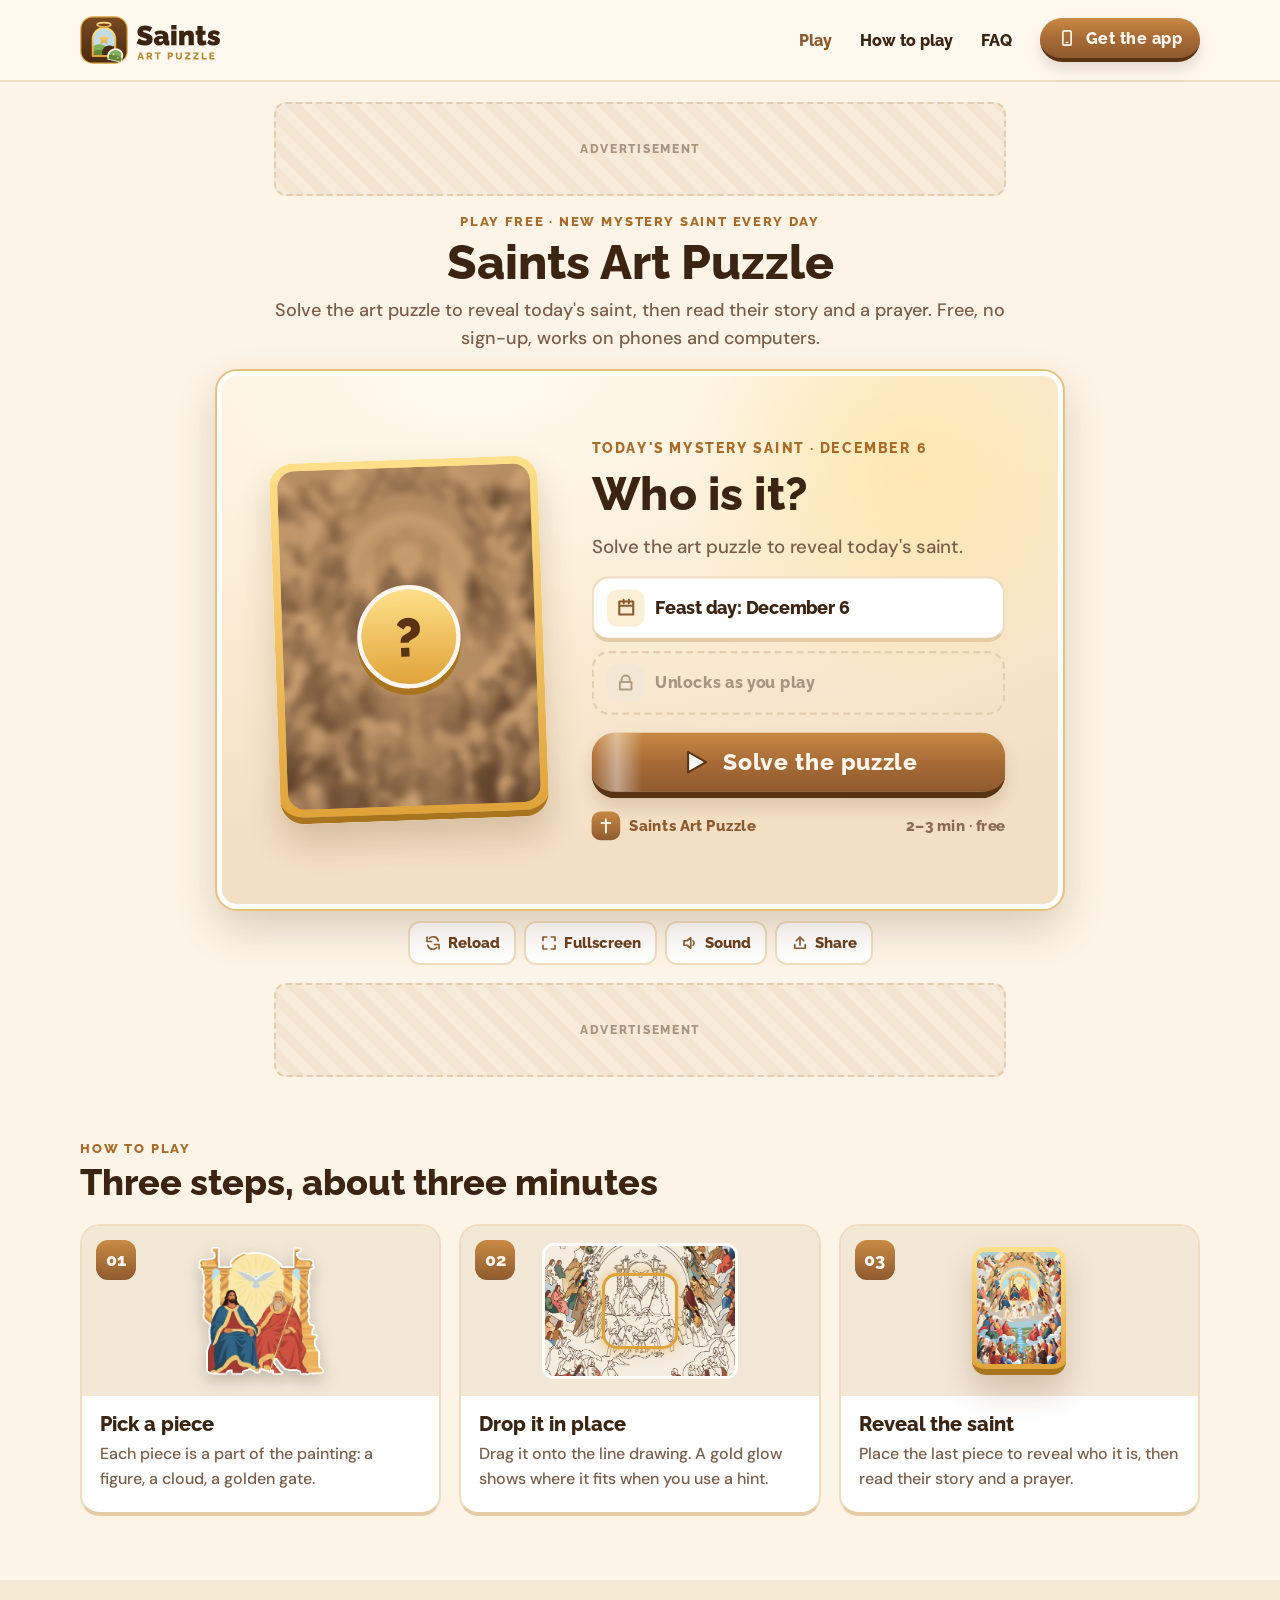
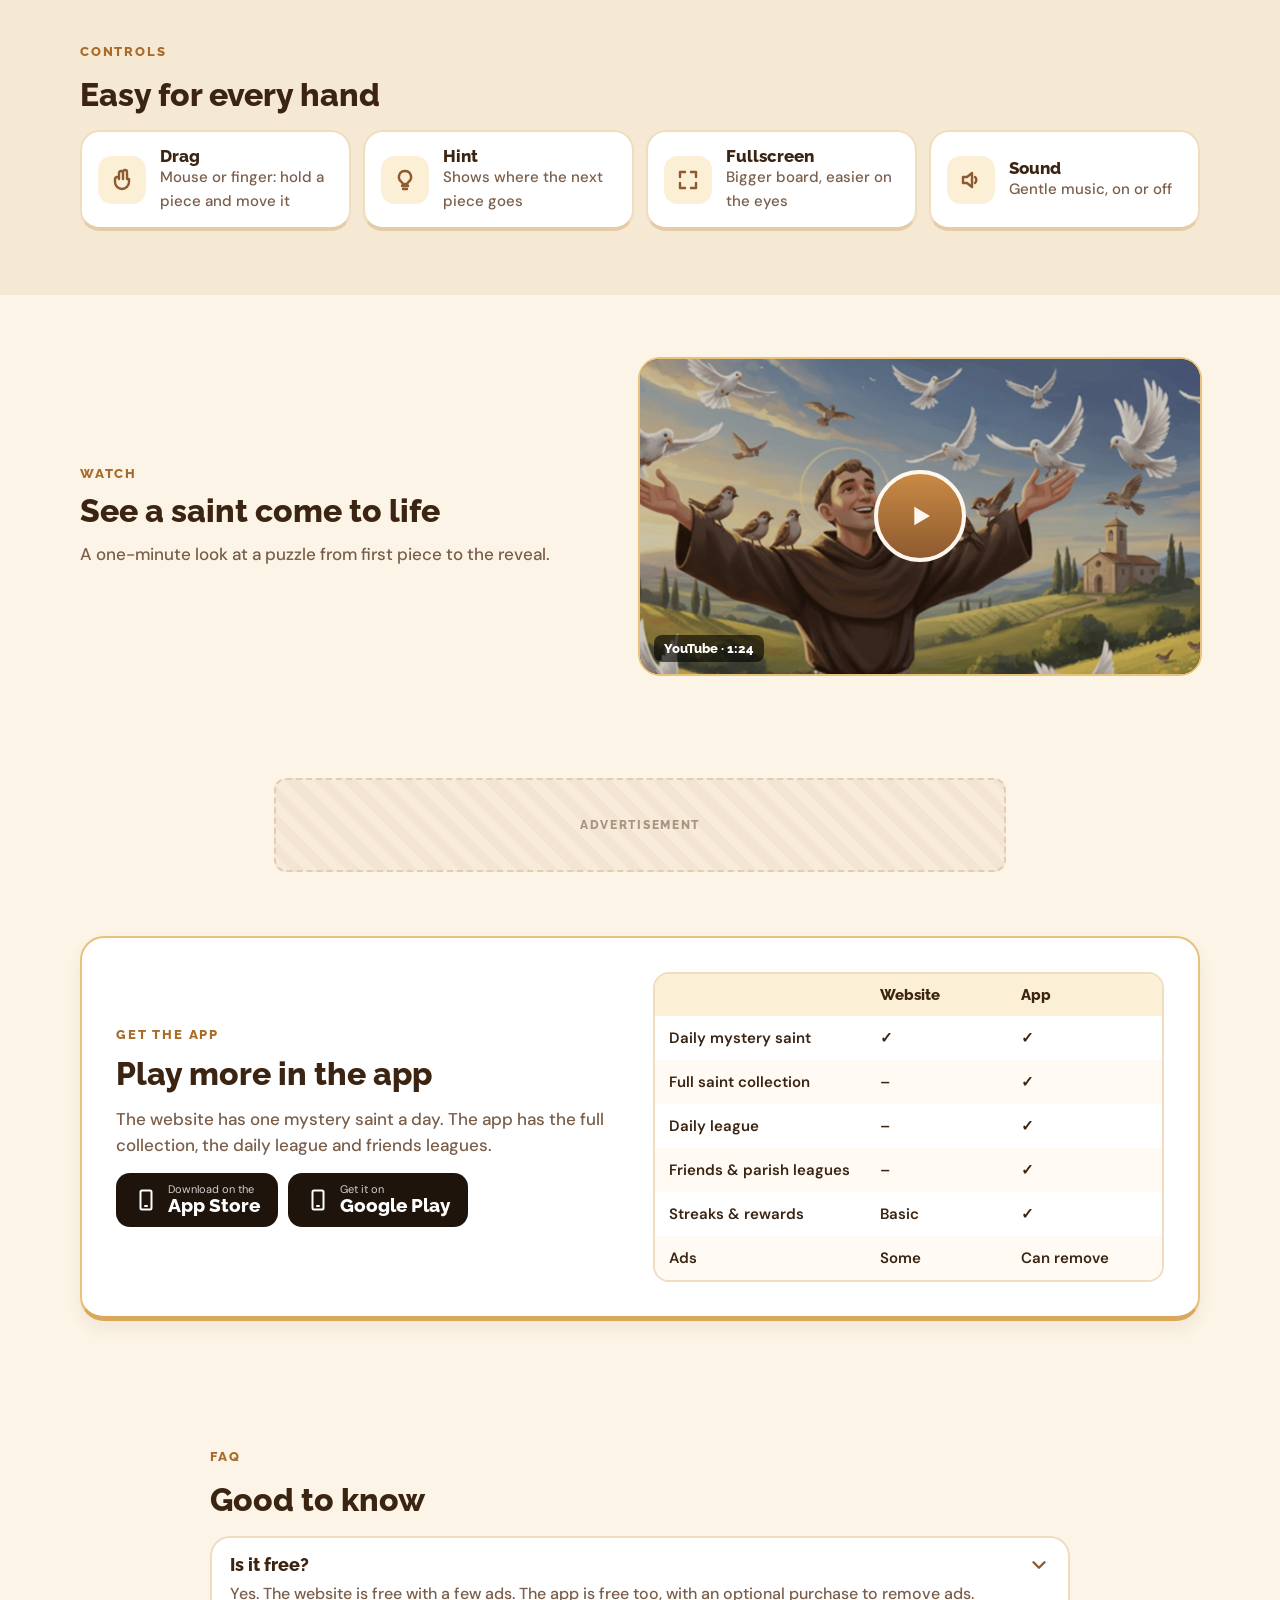
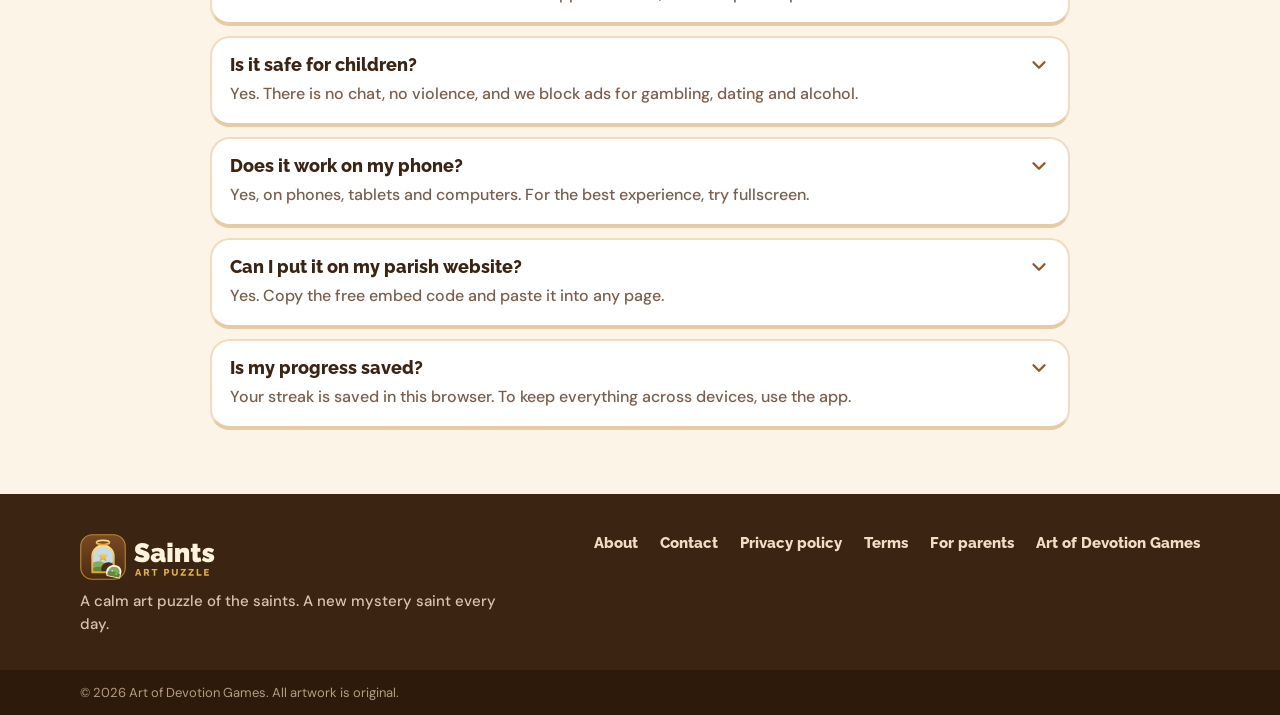
==== index.html @ d2a095a6 "Add landing page" ====
<!doctype html>
<html lang="en">
<head>
  <meta charset="utf-8">
  <meta name="viewport" content="width=device-width, initial-scale=1">
  <title>Saints Art Puzzle · A new mystery saint every day</title>
  <meta name="description" content="Solve the art puzzle to reveal today's saint, then read their story and a prayer. Free, no sign-up, works on phones and computers.">
  <meta name="theme-color" content="#FFF9F0">
  <link rel="icon" href="assets/img/favicon.svg" type="image/svg+xml">

  <meta property="og:type" content="website">
  <meta property="og:title" content="Saints Art Puzzle">
  <meta property="og:description" content="Solve the art puzzle to reveal today's saint, then read their story and a prayer.">
  <meta property="og:image" content="assets/img/video-thumb.jpg">

  <link rel="preconnect" href="https://fonts.googleapis.com">
  <link rel="preconnect" href="https://fonts.gstatic.com" crossorigin>
  <link rel="stylesheet" href="https://fonts.googleapis.com/css2?family=DM+Sans:wght@500;600;700;800&family=Raleway:wght@700;800;900&display=swap">
  <link rel="stylesheet" href="css/styles.css">
  <script src="js/main.js" defer></script>
</head>
<body>

<!-- Icon sprite. Paths copied from the design export. -->
<svg width="0" height="0" style="position:absolute" aria-hidden="true">
  <symbol id="i-phone" viewBox="0 0 24 24"><path d="M8 2.5h8a1.5 1.5 0 0 1 1.5 1.5v16a1.5 1.5 0 0 1-1.5 1.5H8A1.5 1.5 0 0 1 6.5 20V4A1.5 1.5 0 0 1 8 2.5zM11 18h2"/></symbol>
  <symbol id="i-calendar" viewBox="0 0 24 24"><path d="M4 5h16v15H4zM4 10h16M9 3v4M15 3v4"/></symbol>
  <symbol id="i-lock" viewBox="0 0 24 24"><path d="M7 11V8a5 5 0 0 1 10 0v3M5 11h14v9H5z"/></symbol>
  <symbol id="i-play-cta" viewBox="0 0 24 24"><path d="M7 4.5l13 7.5-13 7.5z" fill="#FFFFFF" stroke="#5A3412" stroke-width="1.5" stroke-linejoin="round"/></symbol>
  <symbol id="i-play" viewBox="0 0 24 24"><path d="M8 5.5l11 6.5-11 6.5z" fill="#FFF7EE" stroke="none"/></symbol>
  <symbol id="i-cross" viewBox="0 0 24 24"><path d="M12 3v18M6 8h12"/></symbol>
  <symbol id="i-reload" viewBox="0 0 24 24"><path d="M4 4v6h6M20 20v-6h-6M5 15a7 7 0 0 0 12 3M19 9A7 7 0 0 0 7 6"/></symbol>
  <symbol id="i-fullscreen" viewBox="0 0 24 24"><path d="M4 9V4h5M20 9V4h-5M4 15v5h5M20 15v5h-5"/></symbol>
  <symbol id="i-sound" viewBox="0 0 24 24"><path d="M4 9v6h4l5 4V5L8 9zM16 9a4 4 0 0 1 0 6"/></symbol>
  <symbol id="i-sound-off" viewBox="0 0 24 24"><path d="M4 9v6h4l5 4V5L8 9zM16.5 9.5l5 5M21.5 9.5l-5 5"/></symbol>
  <symbol id="i-share" viewBox="0 0 24 24"><path d="M12 15V4M7 9l5-5 5 5M5 14v5h14v-5"/></symbol>
  <symbol id="i-drag" viewBox="0 0 24 24"><path d="M9 11V5a2 2 0 0 1 4 0v6M13 10V4a2 2 0 0 1 4 0v7M9 11a2 2 0 0 0-4 0v3a7 7 0 0 0 14 0v-3"/></symbol>
  <symbol id="i-hint" viewBox="0 0 24 24"><path d="M9 18h6M10 21h4M12 3a6 6 0 0 0-3.5 10.9c.6.5 1 1.2 1 2.1h5c0-.9.4-1.6 1-2.1A6 6 0 0 0 12 3z"/></symbol>
  <symbol id="i-chevron" viewBox="0 0 24 24"><path d="M6 9l6 6 6-6"/></symbol>
  <symbol id="i-menu" viewBox="0 0 24 24"><path d="M4 7h16M4 12h16M4 17h16"/></symbol>
  <symbol id="i-close" viewBox="0 0 24 24"><path d="M6 6l12 12M18 6L6 18"/></symbol>
</svg>

<a class="skip-link" href="#play">Skip to the puzzle</a>

<header class="site-header">
  <div class="site-header__inner">
    <a class="site-header__logo" href="./" aria-label="Saints Art Puzzle home">
      <img src="assets/img/logo.svg" alt="Saints Art Puzzle" width="145" height="48">
    </a>

    <button class="menu-toggle" type="button" aria-expanded="false" aria-controls="site-nav" aria-label="Open menu">
      <svg class="icon" width="28" height="28"><use href="#i-menu"/></svg>
    </button>

    <nav class="site-nav" id="site-nav" aria-label="Main">
      <a class="site-nav__link is-current" href="#play">Play</a>
      <a class="site-nav__link" href="#how-to-play">How to play</a>
      <a class="site-nav__link" href="#faq">FAQ</a>
      <a class="btn btn--primary btn--sm" href="#get-the-app">
        <svg class="icon" width="18" height="18"><use href="#i-phone"/></svg>
        Get the app
      </a>
    </nav>
  </div>
</header>

<main>
  <!-- ============ HERO / GAME ============ -->
  <div class="hero" id="play">
    <div class="ad ad--hero-top" data-ad-slot="hero-top" aria-hidden="true">ADVERTISEMENT</div>

    <div class="hero__intro">
      <p class="eyebrow">PLAY FREE · NEW MYSTERY SAINT EVERY DAY</p>
      <h1 class="hero__title">Saints Art Puzzle</h1>
      <p class="hero__lede">Solve the art puzzle to reveal today's saint, then read their story and a prayer. Free, no sign-up, works on phones and computers.</p>
    </div>

    <div class="game">
      <!--
        GAME EMBED: set data-game-src to the game's URL.
        The iframe is only created when the player presses "Solve the puzzle".
      -->
      <div class="game__frame" id="game-frame" data-game-src="">
        <div class="launcher" id="launcher">
          <div class="launcher__glow" aria-hidden="true"></div>
          <div class="launcher__body">
            <div class="launcher__art">
              <div class="launcher__art-inner">
                <img src="assets/img/mystery-saint.jpg" alt="Hidden saint" width="230" height="308">
                <span class="launcher__q" aria-hidden="true">?</span>
              </div>
            </div>

            <div class="launcher__info">
              <p class="launcher__eyebrow">TODAY'S MYSTERY SAINT · <span data-date="long-upper">NOVEMBER 1</span></p>
              <h2 class="launcher__title">Who is it?</h2>
              <p class="launcher__desc launcher__desc--desktop">Solve the art puzzle to reveal today's saint.</p>
              <p class="launcher__desc launcher__desc--mobile">Today's mystery saint · <span data-date="short">Nov 1</span></p>

              <div class="launcher__rows">
                <div class="launcher__row">
                  <span class="launcher__row-icon"><svg class="icon icon--b24" width="19" height="19"><use href="#i-calendar"/></svg></span>
                  <span>Feast day: <span data-date="long">November 1</span></span>
                </div>
                <div class="launcher__row launcher__row--locked">
                  <span class="launcher__row-icon"><svg class="icon icon--b24" width="18" height="18"><use href="#i-lock"/></svg></span>
                  Unlocks as you play
                </div>
              </div>

              <button class="btn btn--primary btn--cta" type="button" data-action="start">
                <span class="btn__shine" aria-hidden="true"></span>
                <svg class="icon" width="30" height="30"><use href="#i-play-cta"/></svg>
                Solve the puzzle
              </button>

              <div class="launcher__brand">
                <span class="launcher__brand-name">
                  <span class="launcher__brand-mark"><svg class="icon icon--b26" width="16" height="16"><use href="#i-cross"/></svg></span>
                  Saints Art Puzzle
                </span>
                <span class="launcher__brand-meta">2–3 min · free</span>
              </div>
            </div>
          </div>
        </div>

        <button class="game__exit" type="button" data-action="exit-fullscreen" aria-label="Exit fullscreen">
          <svg class="icon icon--b24" width="22" height="22"><use href="#i-close"/></svg>
        </button>
      </div>

      <div class="game__tools">
        <button class="tool tool--desktop" type="button" data-action="reload">
          <svg class="icon" width="18" height="18"><use href="#i-reload"/></svg>Reload
        </button>
        <button class="tool" type="button" data-action="fullscreen">
          <svg class="icon" width="18" height="18"><use href="#i-fullscreen"/></svg>Fullscreen
        </button>
        <button class="tool tool--desktop" type="button" data-action="sound" aria-pressed="true">
          <svg class="icon" width="18" height="18"><use href="#i-sound"/></svg>Sound
        </button>
        <button class="tool" type="button" data-action="share">
          <svg class="icon" width="18" height="18"><use href="#i-share"/></svg>Share
        </button>
      </div>
    </div>

    <div class="ad ad--hero-bottom" data-ad-slot="hero-bottom" aria-hidden="true">ADVERTISEMENT</div>
  </div>

  <!-- ============ HOW TO PLAY ============ -->
  <section class="section" id="how-to-play" aria-labelledby="how-title">
    <div class="container stack-22">
      <div class="section__head">
        <p class="eyebrow">HOW TO PLAY</p>
        <h2 class="h2 h2--lg" id="how-title">Three steps, about three minutes</h2>
      </div>

      <ol class="steps">
        <li class="card step">
          <div class="step__media">
            <img class="step__piece" src="assets/img/puzzle-piece.png" alt="" width="128" height="130">
            <span class="step__num">01</span>
          </div>
          <div class="step__body">
            <h3 class="step__title">Pick a piece</h3>
            <p class="body-text">Each piece is a part of the painting: a figure, a cloud, a golden gate.</p>
          </div>
        </li>
        <li class="card step">
          <div class="step__media">
            <div class="step__board">
              <img src="assets/img/puzzle-board.jpg" alt="" width="190" height="254">
              <span class="step__hint" aria-hidden="true"></span>
            </div>
            <span class="step__num">02</span>
          </div>
          <div class="step__body">
            <h3 class="step__title">Drop it in place</h3>
            <p class="body-text">Drag it onto the line drawing. A gold glow shows where it fits when you use a hint.</p>
          </div>
        </li>
        <li class="card step">
          <div class="step__media">
            <div class="step__reveal">
              <img src="assets/img/revealed-saint.jpg" alt="" width="84" height="112">
            </div>
            <span class="step__num">03</span>
          </div>
          <div class="step__body">
            <h3 class="step__title">Reveal the saint</h3>
            <p class="body-text">Place the last piece to reveal who it is, then read their story and a prayer.</p>
          </div>
        </li>
      </ol>
    </div>
  </section>

  <!-- ============ CONTROLS ============ -->
  <section class="section section--band" aria-labelledby="controls-title">
    <div class="container stack-18">
      <p class="eyebrow">CONTROLS</p>
      <h2 class="h2" id="controls-title">Easy for every hand</h2>

      <ul class="controls">
        <li class="card control">
          <span class="control__icon"><svg class="icon icon--b24" width="24" height="24"><use href="#i-drag"/></svg></span>
          <div>
            <h3 class="control__title">Drag</h3>
            <p class="body-text body-text--sm">Mouse or finger: hold a piece and move it</p>
          </div>
        </li>
        <li class="card control">
          <span class="control__icon"><svg class="icon icon--b24" width="24" height="24"><use href="#i-hint"/></svg></span>
          <div>
            <h3 class="control__title">Hint</h3>
            <p class="body-text body-text--sm">Shows where the next piece goes</p>
          </div>
        </li>
        <li class="card control">
          <span class="control__icon"><svg class="icon icon--b24" width="24" height="24"><use href="#i-fullscreen"/></svg></span>
          <div>
            <h3 class="control__title">Fullscreen</h3>
            <p class="body-text body-text--sm">Bigger board, easier on the eyes</p>
          </div>
        </li>
        <li class="card control">
          <span class="control__icon"><svg class="icon icon--b24" width="24" height="24"><use href="#i-sound"/></svg></span>
          <div>
            <h3 class="control__title">Sound</h3>
            <p class="body-text body-text--sm">Gentle music, on or off</p>
          </div>
        </li>
      </ul>
    </div>
  </section>

  <!-- ============ WATCH ============ -->
  <section class="section" aria-labelledby="watch-title">
    <div class="container watch">
      <div class="watch__text">
        <p class="eyebrow">WATCH</p>
        <h2 class="h2" id="watch-title">See a saint come to life</h2>
        <p class="body-text body-text--lg">A one-minute look at a puzzle from first piece to the reveal.</p>
      </div>

      <!-- VIDEO: set data-youtube-id to the YouTube video ID. -->
      <div class="video" data-youtube-id="">
        <button class="video__poster" type="button" data-action="play-video" aria-label="Play video: how to play Saints Art Puzzle">
          <img src="assets/img/video-thumb.jpg" alt="" width="560" height="315" loading="lazy">
          <span class="video__shade" aria-hidden="true"></span>
          <span class="video__play" aria-hidden="true"><svg class="icon" width="34" height="34"><use href="#i-play"/></svg></span>
          <span class="video__badge">YouTube · 1:24</span>
        </button>
      </div>
    </div>
  </section>

  <div class="ad-wrap">
    <div class="ad ad--mid" data-ad-slot="mid" aria-hidden="true">ADVERTISEMENT</div>
  </div>

  <!-- ============ GET THE APP ============ -->
  <section class="section" id="get-the-app" aria-labelledby="app-title">
    <div class="container">
      <div class="app-card">
        <div class="app-card__text">
          <p class="eyebrow">GET THE APP</p>
          <h2 class="h2" id="app-title">Play more in the app</h2>
          <p class="body-text body-text--lg">The website has one mystery saint a day. The app has the full collection, the daily league and friends leagues.</p>
          <div class="stores">
            <a class="store" href="#">
              <svg class="icon" width="24" height="24"><use href="#i-phone"/></svg>
              <span class="store__label"><span class="store__small">Download on the</span><span class="store__big">App Store</span></span>
            </a>
            <a class="store" href="#">
              <svg class="icon" width="24" height="24"><use href="#i-phone"/></svg>
              <span class="store__label"><span class="store__small">Get it on</span><span class="store__big">Google Play</span></span>
            </a>
          </div>
        </div>

        <table class="compare">
          <caption class="visually-hidden">Website compared with the app</caption>
          <thead>
            <tr><td></td><th scope="col">Website</th><th scope="col">App</th></tr>
          </thead>
          <tbody>
            <tr><th scope="row">Daily mystery saint</th><td><span aria-hidden="true">✓</span><span class="visually-hidden">Yes</span></td><td><span aria-hidden="true">✓</span><span class="visually-hidden">Yes</span></td></tr>
            <tr><th scope="row">Full saint collection</th><td><span aria-hidden="true">–</span><span class="visually-hidden">No</span></td><td><span aria-hidden="true">✓</span><span class="visually-hidden">Yes</span></td></tr>
            <tr><th scope="row">Daily league</th><td><span aria-hidden="true">–</span><span class="visually-hidden">No</span></td><td><span aria-hidden="true">✓</span><span class="visually-hidden">Yes</span></td></tr>
            <tr><th scope="row">Friends &amp; parish leagues</th><td><span aria-hidden="true">–</span><span class="visually-hidden">No</span></td><td><span aria-hidden="true">✓</span><span class="visually-hidden">Yes</span></td></tr>
            <tr><th scope="row">Streaks &amp; rewards</th><td>Basic</td><td><span aria-hidden="true">✓</span><span class="visually-hidden">Yes</span></td></tr>
            <tr><th scope="row">Ads</th><td>Some</td><td>Can remove</td></tr>
          </tbody>
        </table>
      </div>
    </div>
  </section>

  <!-- ============ FAQ ============ -->
  <section class="section" id="faq" aria-labelledby="faq-title">
    <div class="container container--narrow stack-18">
      <p class="eyebrow">FAQ</p>
      <h2 class="h2" id="faq-title">Good to know</h2>

      <div class="faq">
        <details class="card faq__item" open>
          <summary>Is it free?<svg class="icon icon--b26" width="22" height="22"><use href="#i-chevron"/></svg></summary>
          <p class="body-text">Yes. The website is free with a few ads. The app is free too, with an optional purchase to remove ads.</p>
        </details>
        <details class="card faq__item" open>
          <summary>Is it safe for children?<svg class="icon icon--b26" width="22" height="22"><use href="#i-chevron"/></svg></summary>
          <p class="body-text">Yes. There is no chat, no violence, and we block ads for gambling, dating and alcohol.</p>
        </details>
        <details class="card faq__item" open>
          <summary>Does it work on my phone?<svg class="icon icon--b26" width="22" height="22"><use href="#i-chevron"/></svg></summary>
          <p class="body-text">Yes, on phones, tablets and computers. For the best experience, try fullscreen.</p>
        </details>
        <details class="card faq__item" open>
          <summary>Can I put it on my parish website?<svg class="icon icon--b26" width="22" height="22"><use href="#i-chevron"/></svg></summary>
          <p class="body-text">Yes. Copy the free embed code and paste it into any page.</p>
        </details>
        <details class="card faq__item" open>
          <summary>Is my progress saved?<svg class="icon icon--b26" width="22" height="22"><use href="#i-chevron"/></svg></summary>
          <p class="body-text">Your streak is saved in this browser. To keep everything across devices, use the app.</p>
        </details>
      </div>
    </div>
  </section>
</main>

<footer class="site-footer">
  <div class="container site-footer__inner">
    <div class="site-footer__brand">
      <img src="assets/img/logo-dark.svg" alt="Saints Art Puzzle" width="139" height="46" loading="lazy">
      <p>A calm art puzzle of the saints. A new mystery saint every day.</p>
    </div>
    <nav class="site-footer__links" aria-label="Footer">
      <a href="#">About</a>
      <a href="#">Contact</a>
      <a href="#">Privacy policy</a>
      <a href="#">Terms</a>
      <a href="#">For parents</a>
      <a href="#">Art of Devotion Games</a>
    </nav>
  </div>
  <div class="site-footer__legal">
    <div class="container">© <span data-year>2026</span> Art of Devotion Games. All artwork is original.</div>
  </div>
</footer>

<div class="toast" id="toast" role="status" aria-live="polite"></div>

</body>
</html>
---- css/styles.css ----
/* ==========================================================================
   Saints Art Puzzle — site styles
   Values are taken from the design exports in /design (desktop 1280, phone 390).
   Desktop is the base; overrides follow for tablet (<=1023px) and phone (<=720px).
   ========================================================================== */

:root {
  /* Colour */
  --bg: #FCF4E6;
  --header-bg: #FFF9F0;
  --band-bg: #F6E9D4;
  --tile-bg: #F3E7D6;
  --chip-bg: #FBEFD6;
  --row-alt-bg: #FFFBF4;
  --white: #FFFFFF;

  --text: #3B2412;
  --text-muted: #7A5E4A;
  --text-soft: #8A6A52;
  --eyebrow: #A86B2A;
  --brown: #8E5A2F;
  --brown-mid: #A86B36;
  --brown-light: #C98A44;
  --brown-dark: #5A3412;
  --tool-text: #6B3F1C;
  --cream-text: #FFF7EE;

  --line: #F0DCBF;
  --line-strong: #E6CCA6;
  --gold: #E8C27A;
  --gold-deep: #D9A85A;
  --gold-hi: #FFE08A;
  --gold-lo: #E0A33A;
  --gold-edge: #A8741E;

  --ad-line: #E2CDB0;
  --ad-text: #A89580;
  --ad-stripe-a: #F7ECDC;
  --ad-stripe-b: #F3E5D1;
  --locked-bg: #F3E7D6;
  --locked-icon: #B49C80;

  --store-bg: #1F140C;
  --footer-bg: #3B2412;
  --footer-text: #F3DCC4;
  --footer-muted: #D9C3AE;
  --legal-bg: #2E1A0A;
  --legal-text: #B49C80;

  --grad-brown: linear-gradient(180deg, var(--brown-light) 0%, var(--brown-mid) 50%, var(--brown) 100%);
  --grad-brown-2: linear-gradient(180deg, var(--brown-light), var(--brown));
  --grad-gold: linear-gradient(180deg, var(--gold-hi), var(--gold-lo));
  --shadow-lift: 0 16px 30px rgba(107, 63, 28, 0.22);

  /* Type */
  --font-display: 'Raleway', sans-serif;
  --font-body: 'DM Sans', sans-serif;

  /* Layout */
  --content-max: 1120px;
  --gutter: 80px;
  --footer-gutter: 80px;
  --section-y: 64px;
}

@media (max-width: 1200px) { :root { --gutter: 48px; --footer-gutter: 48px; } }
@media (max-width: 1023px) { :root { --gutter: 32px; --footer-gutter: 32px; } }
@media (max-width: 720px)  { :root { --gutter: 16px; --footer-gutter: 20px; --section-y: 40px; } }

/* ---------- Base ---------- */

*, *::before, *::after { box-sizing: border-box; }

html { scroll-behavior: smooth; -webkit-text-size-adjust: 100%; }
@media (prefers-reduced-motion: reduce) { html { scroll-behavior: auto; } }

body {
  margin: 0;
  background: var(--bg);
  color: var(--text);
  font-family: var(--font-body);
  -webkit-font-smoothing: antialiased;
  overflow-x: hidden;
}

img { max-width: 100%; }
button { font: inherit; color: inherit; }
a { color: inherit; }

:focus-visible { outline: 3px solid var(--eyebrow); outline-offset: 3px; border-radius: 6px; }

.visually-hidden {
  position: absolute !important;
  width: 1px; height: 1px;
  margin: -1px; padding: 0; border: 0;
  overflow: hidden; clip: rect(0 0 0 0); white-space: nowrap;
}

.skip-link {
  position: absolute; left: 16px; top: -100px; z-index: 100;
  padding: 10px 16px; border-radius: 12px;
  background: var(--text); color: var(--cream-text);
  font-family: var(--font-display); font-weight: 800; text-decoration: none;
}
.skip-link:focus { top: 12px; }

.icon {
  display: block; flex: none;
  fill: none; stroke: currentColor;
  stroke-width: 2.2; stroke-linecap: round; stroke-linejoin: round;
}
.icon--b24 { stroke-width: 2.4; }
.icon--b26 { stroke-width: 2.6; }

.container { width: 100%; max-width: var(--content-max); margin: 0 auto; }
.container--narrow { max-width: 860px; }
.stack-18 { display: flex; flex-direction: column; gap: 18px; }
.stack-22 { display: flex; flex-direction: column; gap: 22px; }

/* ---------- Typography ---------- */

.eyebrow {
  margin: 0;
  font-family: var(--font-display); font-weight: 800;
  font-size: 13px; letter-spacing: 0.14em;
  color: var(--eyebrow);
}

.h2 {
  margin: 0;
  font-family: var(--font-display); font-weight: 800;
  font-size: 32px; line-height: 1.12;
  color: var(--text);
}
.h2--lg { font-size: 36px; }

.body-text {
  margin: 0;
  font-family: var(--font-body); font-weight: 500;
  font-size: 16px; line-height: 1.55;
  color: var(--text-muted);
}
.body-text--sm { font-size: 15px; }
.body-text--lg { font-size: 17px; }

/* ---------- Buttons ---------- */

.btn {
  position: relative; overflow: hidden;
  display: inline-flex; align-items: center; justify-content: center; gap: 10px;
  border: none; cursor: pointer; text-decoration: none;
}

.btn--primary {
  height: 64px; padding: 0 24px;
  border-radius: 22px;
  background: var(--grad-brown);
  border-bottom: 6px solid var(--brown-dark);
  box-shadow: 0 8px 14px rgba(107, 63, 28, 0.16);
  color: var(--cream-text);
  font-family: var(--font-display); font-weight: 800;
  font-size: 22px; letter-spacing: 0.03em;
  transition: filter 0.15s ease, transform 0.1s ease;
}
.btn--primary:hover { filter: brightness(1.06); }
.btn--primary:active { transform: translateY(2px); }
.btn--primary .icon { stroke: var(--cream-text); }

.btn--sm { height: 44px; padding: 0 18px; font-size: 16px; border-bottom-width: 4px; }

.btn--cta {
  width: 100%; height: 60px; font-size: 21px;
  animation: bPress 1.8s ease-in-out infinite;
}
.btn--cta .icon { stroke: none; }

.btn__shine {
  position: absolute; top: 0; left: 0;
  width: 46px; height: 100%;
  background: linear-gradient(90deg, rgba(255,255,255,0), rgba(255,255,255,0.45), rgba(255,255,255,0));
  animation: bShine 3s ease-in-out infinite;
  pointer-events: none;
}

@keyframes bPress { 0%, 100% { transform: translateY(0) scale(1); } 50% { transform: translateY(-2px) scale(1.02); } }
@keyframes bShine { 0% { transform: translateX(-150%) skewX(-20deg); } 60%, 100% { transform: translateX(650%) skewX(-20deg); } }

@media (prefers-reduced-motion: reduce) {
  .btn--cta, .btn__shine { animation: none; }
  .btn__shine { display: none; }
}

/* ---------- Header ---------- */

.site-header {
  position: relative; z-index: 20;
  background: var(--header-bg);
  border-bottom: 2px solid var(--line);
}

.site-header__inner {
  max-width: calc(var(--content-max) + 2 * var(--gutter));
  margin: 0 auto;
  padding: 16px var(--gutter);
  display: flex; align-items: center; justify-content: space-between;
}

.site-header__logo { display: block; line-height: 0; }
.site-header__logo img { width: 145px; height: 48px; }

.site-nav { display: flex; align-items: center; gap: 28px; }

.site-nav__link {
  text-decoration: none;
  font-family: var(--font-display); font-weight: 800; font-size: 16px;
  color: var(--text);
}
.site-nav__link:hover, .site-nav__link.is-current { color: var(--brown); }

.menu-toggle {
  display: none;
  width: 44px; height: 40px; margin-right: -8px;
  align-items: center; justify-content: center;
  border: 0; background: none; cursor: pointer;
  color: var(--text);
}
.menu-toggle .icon { stroke-width: 2.4; }

/* ---------- Ad slots ---------- */

.ad {
  width: 732px; max-width: 100%; height: 94px; /* 728x90 slot + 2px border */
  margin: 0 auto;
  border-radius: 12px;
  border: 2px dashed var(--ad-line);
  background: repeating-linear-gradient(45deg, var(--ad-stripe-a), var(--ad-stripe-a) 10px, var(--ad-stripe-b) 10px, var(--ad-stripe-b) 20px);
  display: flex; align-items: center; justify-content: center;
  font-family: var(--font-display); font-weight: 800;
  font-size: 12px; letter-spacing: 0.14em;
  color: var(--ad-text);
}

.ad-wrap { padding: 40px var(--gutter) 0; }

/* ---------- Hero ---------- */

.hero {
  display: flex; flex-direction: column; align-items: center; gap: 18px;
  padding: 20px var(--gutter) 0;
}

.hero__intro {
  display: flex; flex-direction: column; align-items: center; gap: 8px;
  max-width: 760px;
  text-align: center;
}

.hero__title {
  margin: 0;
  font-family: var(--font-display); font-weight: 800;
  font-size: 48px; line-height: 1.08;
}

.hero__lede {
  margin: 0;
  font-weight: 500; font-size: 18px; line-height: 1.55;
  color: var(--text-muted);
}

/* ---------- Game frame ---------- */

.game {
  width: 100%;
  display: flex; flex-direction: column; align-items: center; gap: 12px;
}

.game__frame {
  position: relative;
  width: min(846px, 100%);
  aspect-ratio: 846 / 538;
  border-radius: 20px;
  overflow: hidden;
  border: 5px solid var(--white);
  background: var(--bg);
  box-shadow: 0 0 0 2px var(--gold), 0 18px 40px rgba(107, 63, 28, 0.22);
}

.game__iframe {
  position: absolute; inset: 0;
  display: block; width: 100%; height: 100%;
  border: 0;
  background: var(--bg);
}

.game__frame.is-playing .launcher { display: none; }

.game__notice {
  position: absolute; inset: 0;
  display: flex; align-items: center; justify-content: center;
  padding: 24px; text-align: center;
  font-family: var(--font-display); font-weight: 800; font-size: 16px;
  color: var(--text-muted);
}

/* Fullscreen: native API, or a fixed overlay where it isn't available (iPhone). */
.game__frame:fullscreen,
.game__frame.is-pseudo-fullscreen {
  width: 100%; height: 100%;
  aspect-ratio: auto;
  border: 0; border-radius: 0; box-shadow: none;
}
.game__frame.is-pseudo-fullscreen {
  position: fixed; inset: 0; z-index: 1000;
  height: 100vh; height: 100dvh;
}

.game__exit {
  display: none;
  position: absolute; top: 12px; right: 12px; z-index: 2;
  width: 44px; height: 44px; border-radius: 999px;
  align-items: center; justify-content: center;
  background: var(--white); border: 2px solid var(--line);
  color: var(--brown); cursor: pointer;
  box-shadow: 0 6px 14px rgba(107, 63, 28, 0.18);
}
.game__frame:fullscreen .game__exit,
.game__frame.is-pseudo-fullscreen .game__exit { display: flex; }

body.has-pseudo-fullscreen { overflow: hidden; }

/* Launcher (start screen). Desktop: drawn at 760x480 and scaled to fit the frame. */
.launcher {
  position: absolute; top: 0; left: 0;
  width: 760px; height: 480px;
  overflow: hidden;
  transform: scale(var(--launcher-scale, 1.1));
  transform-origin: 0 0;
  background: radial-gradient(120% 90% at 30% 0%, #FFFBF0 0%, #FCEFD8 45%, #F3DFC4 100%);
}

.launcher__glow {
  position: absolute; right: -80px; top: -120px;
  width: 420px; height: 420px; border-radius: 999px;
  background: radial-gradient(circle, rgba(255,226,150,0.6), rgba(255,226,150,0) 70%);
}

.launcher__body {
  position: relative; height: 100%;
  display: flex; align-items: center; gap: 44px;
  padding: 0 48px;
}

.launcher__art {
  position: relative; flex: none;
  transform: rotate(-2deg);
  border-radius: 22px; padding: 7px;
  background: var(--grad-gold);
  border-bottom: 6px solid var(--gold-edge);
  box-shadow: var(--shadow-lift);
}

.launcher__art-inner {
  position: relative;
  width: 230px; height: 308px;
  border-radius: 16px; overflow: hidden;
}
.launcher__art-inner img { display: block; width: 100%; height: 100%; object-fit: cover; }

.launcher__q {
  position: absolute; left: 50%; top: 50%;
  transform: translate(-50%, -50%);
  width: 94px; height: 94px; border-radius: 999px; /* 86 + 4px border */
  background: var(--grad-gold);
  border: 4px solid var(--cream-text);
  box-shadow: 0 6px 0 var(--gold-edge);
  display: flex; align-items: center; justify-content: center;
  font-family: var(--font-display); font-weight: 900; font-size: 49px;
  color: var(--brown-dark);
}

.launcher__info { flex: 1; display: flex; flex-direction: column; gap: 12px; }

.launcher__eyebrow {
  margin: 0;
  font-family: var(--font-display); font-weight: 800;
  font-size: 13px; letter-spacing: 0.12em;
  color: var(--eyebrow);
}

.launcher__title {
  margin: 0;
  font-family: var(--font-display); font-weight: 800;
  font-size: 42px; line-height: 1.1;
  color: var(--text);
}

.launcher__desc {
  margin: 0;
  font-weight: 500; font-size: 17px; line-height: 1.45;
  color: var(--text-muted);
}
.launcher__desc--mobile { display: none; }

.launcher__rows { display: flex; flex-direction: column; gap: 8px; margin: 2px 0 4px; }

.launcher__row {
  display: flex; align-items: center; gap: 10px;
  padding: 10px 12px;
  border-radius: 16px;
  background: var(--white);
  border: 2px solid var(--line);
  border-bottom: 4px solid var(--line-strong);
  font-family: var(--font-display); font-weight: 800; font-size: 16px;
  color: var(--text);
}

.launcher__row-icon {
  flex: none;
  width: 34px; height: 34px; border-radius: 10px;
  background: var(--chip-bg);
  display: flex; align-items: center; justify-content: center;
  color: var(--brown);
}

.launcher__row--locked {
  background: none;
  border: 2px dashed var(--ad-line);
  font-size: 15px;
  color: var(--ad-text);
}
.launcher__row--locked .launcher__row-icon { background: var(--locked-bg); color: var(--locked-icon); }

.launcher__brand { display: flex; align-items: center; justify-content: space-between; }

.launcher__brand-name {
  display: flex; align-items: center; gap: 8px;
  font-family: var(--font-display); font-weight: 800; font-size: 14px;
  color: var(--brown);
}

.launcher__brand-mark {
  width: 26px; height: 26px; border-radius: 8px;
  background: var(--grad-brown-2);
  display: flex; align-items: center; justify-content: center;
  color: var(--cream-text);
}

.launcher__brand-meta {
  font-family: var(--font-display); font-weight: 800; font-size: 14px;
  color: var(--text-soft);
}

/* Tool buttons under the frame */
.game__tools { display: flex; flex-wrap: wrap; justify-content: center; gap: 8px; }

.tool {
  display: flex; align-items: center; gap: 6px;
  height: 44px; padding: 0 14px; /* 40 + 2px borders */
  border-radius: 12px;
  background: var(--white);
  border: 2px solid var(--line);
  cursor: pointer;
  font-family: var(--font-display); font-weight: 800; font-size: 15px;
  color: var(--tool-text);
  transition: border-color 0.15s ease, background-color 0.15s ease;
}
.tool:hover { background: var(--row-alt-bg); border-color: var(--line-strong); }
.tool .icon { color: var(--brown); }
.tool[aria-pressed="false"] { color: var(--text-soft); }

/* ---------- Cards ---------- */

.card {
  background: var(--white);
  border: 2px solid var(--line);
  border-bottom: 4px solid var(--line-strong);
  border-radius: 20px;
}

/* ---------- Sections ---------- */

.section { padding: var(--section-y) var(--gutter); }
.section--band { background: var(--band-bg); }
.section__head { display: flex; flex-direction: column; gap: 6px; }

/* How to play */
.steps {
  list-style: none; margin: 0; padding: 0;
  display: flex; gap: 18px;
}

.step { flex: 1; overflow: hidden; display: flex; flex-direction: column; }

.step__media {
  position: relative;
  height: 170px;
  background: var(--tile-bg);
  display: flex; align-items: center; justify-content: center;
}

.step__piece { height: 130px; width: auto; filter: drop-shadow(0 6px 8px rgba(0,0,0,0.2)); }

.step__num {
  position: absolute; left: 14px; top: 14px;
  width: 40px; height: 40px; border-radius: 12px;
  background: var(--grad-brown-2);
  display: flex; align-items: center; justify-content: center;
  font-family: var(--font-display); font-weight: 800; font-size: 18px;
  color: var(--cream-text);
}

.step__board {
  position: relative;
  box-sizing: content-box;
  width: 190px; height: 130px;
  border-radius: 12px; overflow: hidden;
  border: 3px solid var(--white);
}
.step__board img { display: block; width: 100%; height: auto; margin-top: -40px; }

.step__hint {
  position: absolute; left: 60px; top: 30px;
  width: 70px; height: 70px; border-radius: 12px;
  box-shadow: 0 0 0 3px var(--gold-lo), 0 0 14px 3px rgba(224,163,58,0.6);
}

.step__reveal {
  border-radius: 14px; padding: 5px;
  background: var(--grad-gold);
  border-bottom: 6px solid var(--gold-edge);
  box-shadow: var(--shadow-lift);
}
.step__reveal img {
  display: block;
  width: 84px; height: 112px;
  object-fit: cover; object-position: 50% 20%;
  border-radius: 8px;
}

.step__body { padding: 16px 18px 20px; display: flex; flex-direction: column; gap: 6px; }
.step__title { margin: 0; font-family: var(--font-display); font-weight: 800; font-size: 20px; }

/* Controls */
.controls {
  list-style: none; margin: 0; padding: 0;
  display: flex; gap: 12px;
}

.control {
  flex: 1 1 0; min-width: 0;
  display: flex; align-items: center; gap: 14px;
  padding: 14px 16px;
}

.control__icon {
  flex: none;
  width: 48px; height: 48px; border-radius: 14px;
  background: var(--chip-bg);
  display: flex; align-items: center; justify-content: center;
  color: var(--brown);
}

.control__title { margin: 0; font-family: var(--font-display); font-weight: 800; font-size: 17px; }

/* Watch */
.watch { display: flex; align-items: center; gap: 34px; }
.watch__text { flex: 1; display: flex; flex-direction: column; gap: 12px; }

.video {
  position: relative; flex: none;
  width: 560px; height: 315px;
  border-radius: 20px; overflow: hidden;
  box-shadow: 0 0 0 2px var(--gold);
  background: var(--text);
}

.video__poster {
  position: absolute; inset: 0;
  display: block; width: 100%; height: 100%;
  padding: 0; border: 0; background: none; cursor: pointer;
}
.video__poster img { display: block; width: 100%; height: 100%; object-fit: cover; }

.video__shade { position: absolute; inset: 0; background: rgba(59,36,18,0.25); transition: background-color 0.2s ease; }
.video__poster:hover .video__shade { background: rgba(59,36,18,0.15); }

.video__play {
  position: absolute; left: 50%; top: 50%;
  transform: translate(-50%, -50%);
  width: 92px; height: 92px; border-radius: 999px; /* 84 + 4px border, as in the design */
  background: var(--grad-brown-2);
  border: 4px solid var(--cream-text);
  display: flex; align-items: center; justify-content: center;
  transition: transform 0.15s ease;
}
.video__poster:hover .video__play { transform: translate(-50%, -50%) scale(1.05); }
.video__play .icon { stroke: none; }

.video__badge {
  position: absolute; left: 14px; bottom: 12px;
  padding: 6px 10px; border-radius: 8px;
  background: rgba(0,0,0,0.6);
  font-family: var(--font-display); font-weight: 800; font-size: 13px;
  color: var(--white);
}

.video iframe { position: absolute; inset: 0; width: 100%; height: 100%; border: 0; }

/* Get the app */
.app-card {
  display: flex; align-items: center; gap: 30px;
  padding: 34px;
  background: var(--white);
  border: 2px solid var(--gold);
  border-bottom: 5px solid var(--gold-deep);
  border-radius: 24px;
  box-shadow: 0 8px 16px rgba(107, 63, 28, 0.07);
}

.app-card__text { flex: 1; display: flex; flex-direction: column; gap: 14px; }

.stores { display: flex; flex-wrap: wrap; gap: 10px; }

.store {
  display: inline-flex; align-items: center; gap: 10px;
  height: 54px; padding: 0 18px;
  border-radius: 14px;
  background: var(--store-bg);
  text-decoration: none;
  color: var(--white);
  transition: transform 0.1s ease;
}
.store:hover { transform: translateY(-1px); }
.store .icon { stroke-width: 2; }
.store__label { display: flex; flex-direction: column; line-height: 1.1; }
.store__small { font-family: var(--font-body); font-size: 11px; opacity: 0.8; }
.store__big { font-family: var(--font-display); font-weight: 800; font-size: 19px; }

.compare {
  flex: 1; width: 100%;
  table-layout: fixed;
  border-collapse: separate; border-spacing: 0;
  border: 2px solid var(--line);
  border-radius: 16px;
  overflow: hidden;
  font-size: 15px;
  text-align: left;
}
.compare td, .compare th { padding: 12px 0; font-weight: 600; vertical-align: top; }
.compare tr > :first-child { width: 44.4%; padding-left: 14px; }
.compare tr > :last-child { padding-right: 14px; }
.compare thead tr { background: var(--chip-bg); }
.compare thead th { font-family: var(--font-display); font-weight: 800; }
.compare tbody tr:nth-child(odd) { background: var(--white); }
.compare tbody tr:nth-child(even) { background: var(--row-alt-bg); }

/* FAQ */
.faq { display: flex; flex-direction: column; gap: 10px; }

.faq__item { padding: 16px 18px; }

.faq__item summary {
  display: flex; justify-content: space-between; align-items: flex-start; gap: 10px;
  list-style: none;
  cursor: pointer;
  font-family: var(--font-display); font-weight: 800; font-size: 18px;
}
.faq__item summary::-webkit-details-marker { display: none; }
.faq__item summary .icon { color: var(--brown); transform: rotate(-90deg); transition: transform 0.2s ease; }
.faq__item[open] summary .icon { transform: none; }
.faq__item p { margin-top: 6px; }

/* ---------- Footer ---------- */

.site-footer { background: var(--footer-bg); color: var(--footer-text); }

.site-footer__inner {
  max-width: calc(var(--content-max) + 2 * var(--footer-gutter));
  padding: 40px var(--footer-gutter) 34px;
  display: flex; justify-content: space-between; gap: 22px;
}

.site-footer__brand { display: flex; flex-direction: column; gap: 10px; max-width: 420px; }
.site-footer__brand img { display: block; width: 139px; height: 46px; }
.site-footer__brand p {
  margin: 0;
  font-weight: 500; font-size: 15px; line-height: 1.55;
  color: var(--footer-muted);
}

.site-footer__links {
  display: flex; flex-wrap: wrap; align-content: flex-start; gap: 10px 22px;
  font-family: var(--font-display); font-weight: 800; font-size: 15px;
}
.site-footer__links a { text-decoration: none; color: var(--footer-text); }
.site-footer__links a:hover { text-decoration: underline; text-underline-offset: 3px; }

.site-footer__legal {
  background: var(--legal-bg);
  padding: 14px var(--footer-gutter);
  font-size: 13px;
  color: var(--legal-text);
}

/* ---------- Toast ---------- */

.toast {
  position: fixed; left: 50%; bottom: 24px; z-index: 1100;
  transform: translate(-50%, 20px);
  padding: 12px 18px; border-radius: 14px;
  background: var(--text); color: var(--cream-text);
  font-family: var(--font-display); font-weight: 800; font-size: 15px;
  box-shadow: 0 10px 24px rgba(59, 36, 18, 0.25);
  opacity: 0; pointer-events: none;
  transition: opacity 0.2s ease, transform 0.2s ease;
}
.toast.is-visible { opacity: 1; transform: translate(-50%, 0); }

/* ==========================================================================
   Tablet (<= 1023px): keep the desktop structure, but let wide rows wrap.
   ========================================================================== */

@media (max-width: 1023px) {
  .controls { display: grid; grid-template-columns: repeat(2, minmax(0, 1fr)); }

  .watch { flex-direction: column; align-items: stretch; }
  .video { width: 100%; max-width: 560px; height: auto; aspect-ratio: 16 / 9; }

  .app-card { flex-direction: column; align-items: stretch; }
}

/* ==========================================================================
   Phone (<= 720px): matches the 390px phone design.
   ========================================================================== */

@media (max-width: 720px) {
  /* Header + menu */
  .site-header__inner { padding: 12px var(--gutter); }
  .site-header__logo img { width: 120px; height: 40px; }
  .menu-toggle { display: flex; }

  .site-nav {
    display: none;
    position: absolute; top: 100%; left: 0; right: 0;
    flex-direction: column; align-items: stretch; gap: 0;
    padding: 4px var(--gutter) 16px;
    background: var(--header-bg);
    border-bottom: 2px solid var(--line);
    box-shadow: 0 14px 20px rgba(107, 63, 28, 0.12);
  }
  .site-header.is-open .site-nav { display: flex; }
  .site-nav__link { padding: 13px 2px; font-size: 18px; border-bottom: 1px solid var(--line); }
  .site-nav .btn--sm { margin-top: 14px; height: 50px; font-size: 17px; }

  /* Ads */
  .ad { width: 100%; }
  .ad--hero-top { height: 64px; }
  .ad--hero-bottom { height: 104px; }
  .ad--mid { height: 254px; }
  .ad-wrap { padding-top: 24px; }

  /* Hero */
  .hero { padding-top: 14px; }
  .hero__title { font-size: 32px; }
  .hero__lede { font-size: 16px; }

  /* Game frame: portrait start screen */
  .game__frame { width: min(360px, 100%); height: 470px; aspect-ratio: auto; }

  .launcher {
    inset: 0; width: auto; height: auto;
    transform: none;
  }
  .launcher__glow,
  .launcher__eyebrow,
  .launcher__desc--desktop,
  .launcher__rows,
  .launcher__brand,
  .btn__shine { display: none; }
  .launcher__desc--mobile { display: block; }

  .launcher__body {
    flex-direction: column; justify-content: center; gap: 12px;
    padding: 0 16px;
    text-align: center;
  }
  .launcher__art { transform: none; padding: 6px; }
  .launcher__art-inner { width: 170px; height: 228px; border-radius: 14px; }
  .launcher__q { width: 72px; height: 72px; font-size: 37px; }

  .launcher__info { flex: none; align-items: center; width: 100%; }
  .launcher__title { font-size: 30px; line-height: 1.2; }
  .launcher__desc--mobile { font-size: 15px; line-height: 1.55; }

  .btn--cta { width: 270px; max-width: 100%; height: 56px; font-size: 19px; animation: none; }

  .tool--desktop { display: none; }

  /* Sections */
  .h2 { font-size: 26px; }
  .h2--lg { font-size: 28px; }

  .steps { flex-direction: column; }
  .controls { display: flex; flex-direction: column; }

  .watch { align-items: center; }
  .watch__text { width: 100%; }
  .video { max-width: none; }

  .app-card { padding: 18px; align-items: center; }
  .app-card__text { width: 100%; }

  /* Footer */
  .site-footer__inner { flex-direction: column; }
}
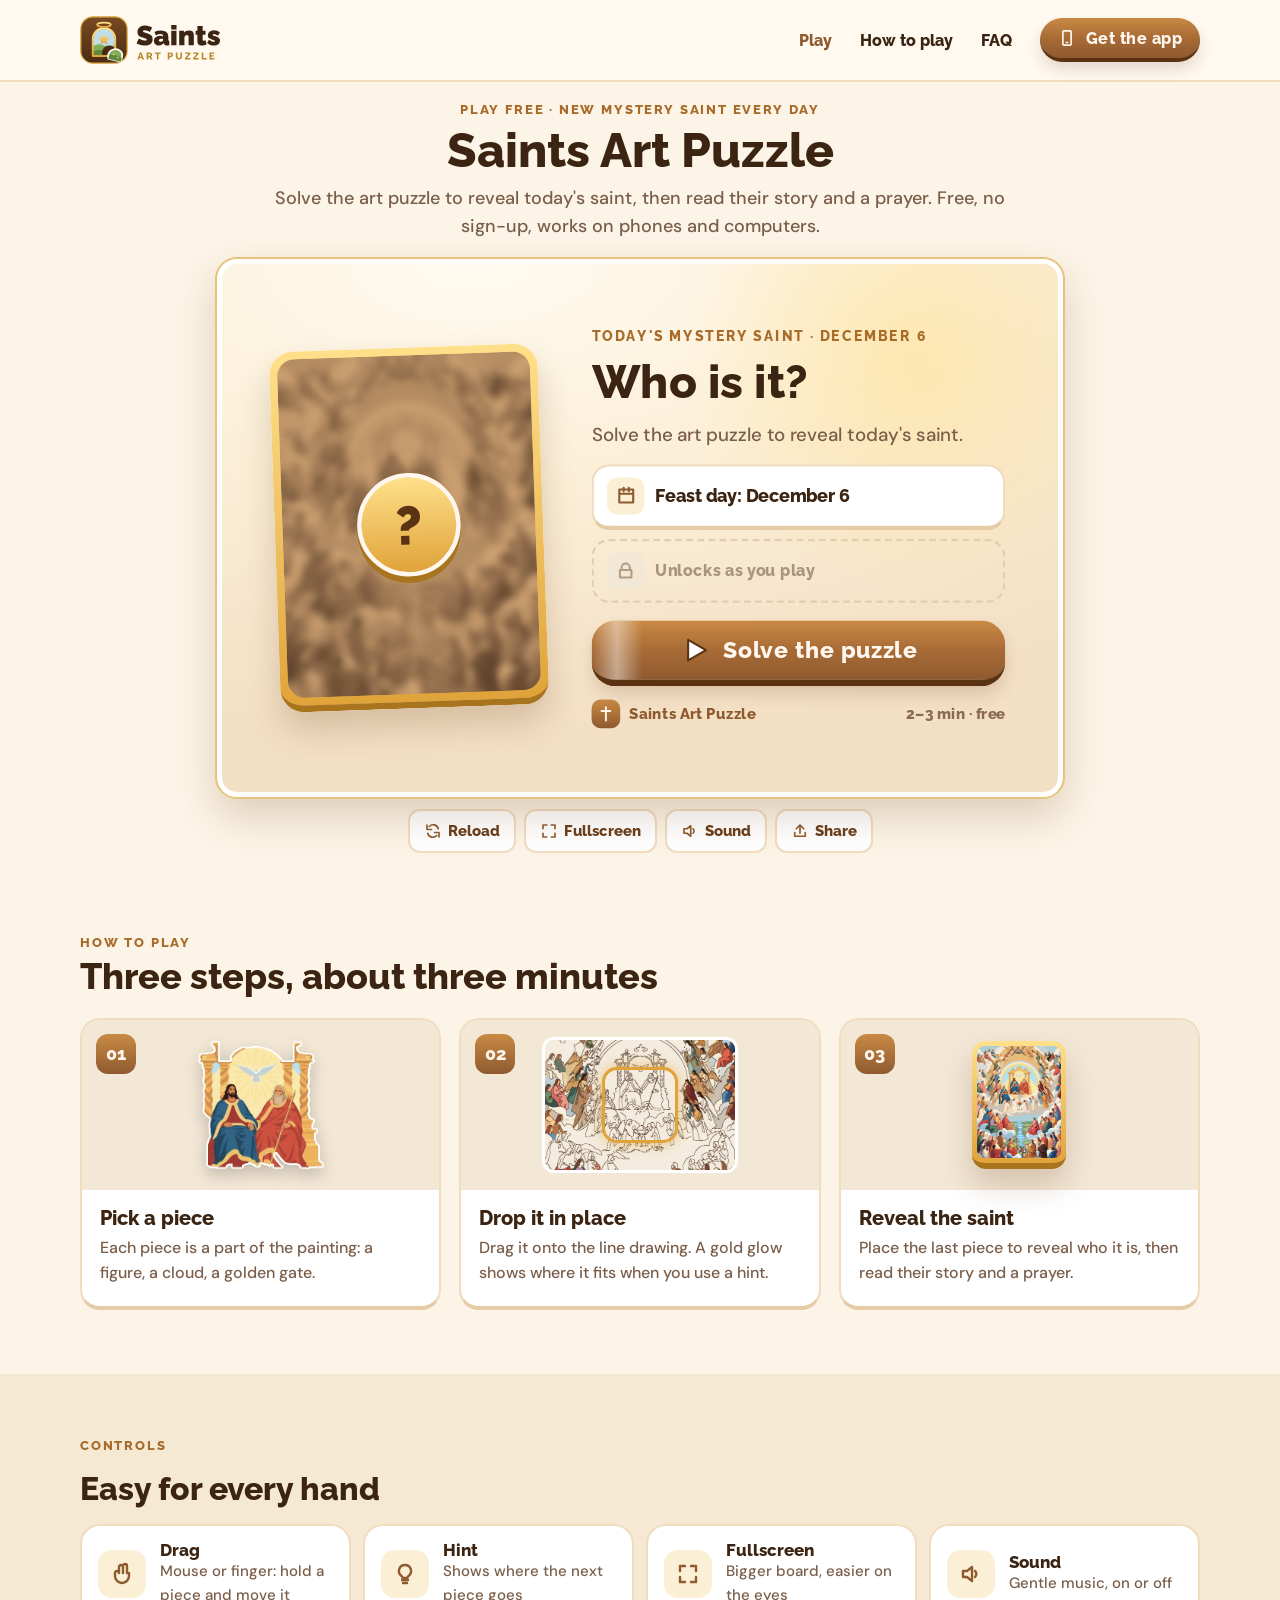
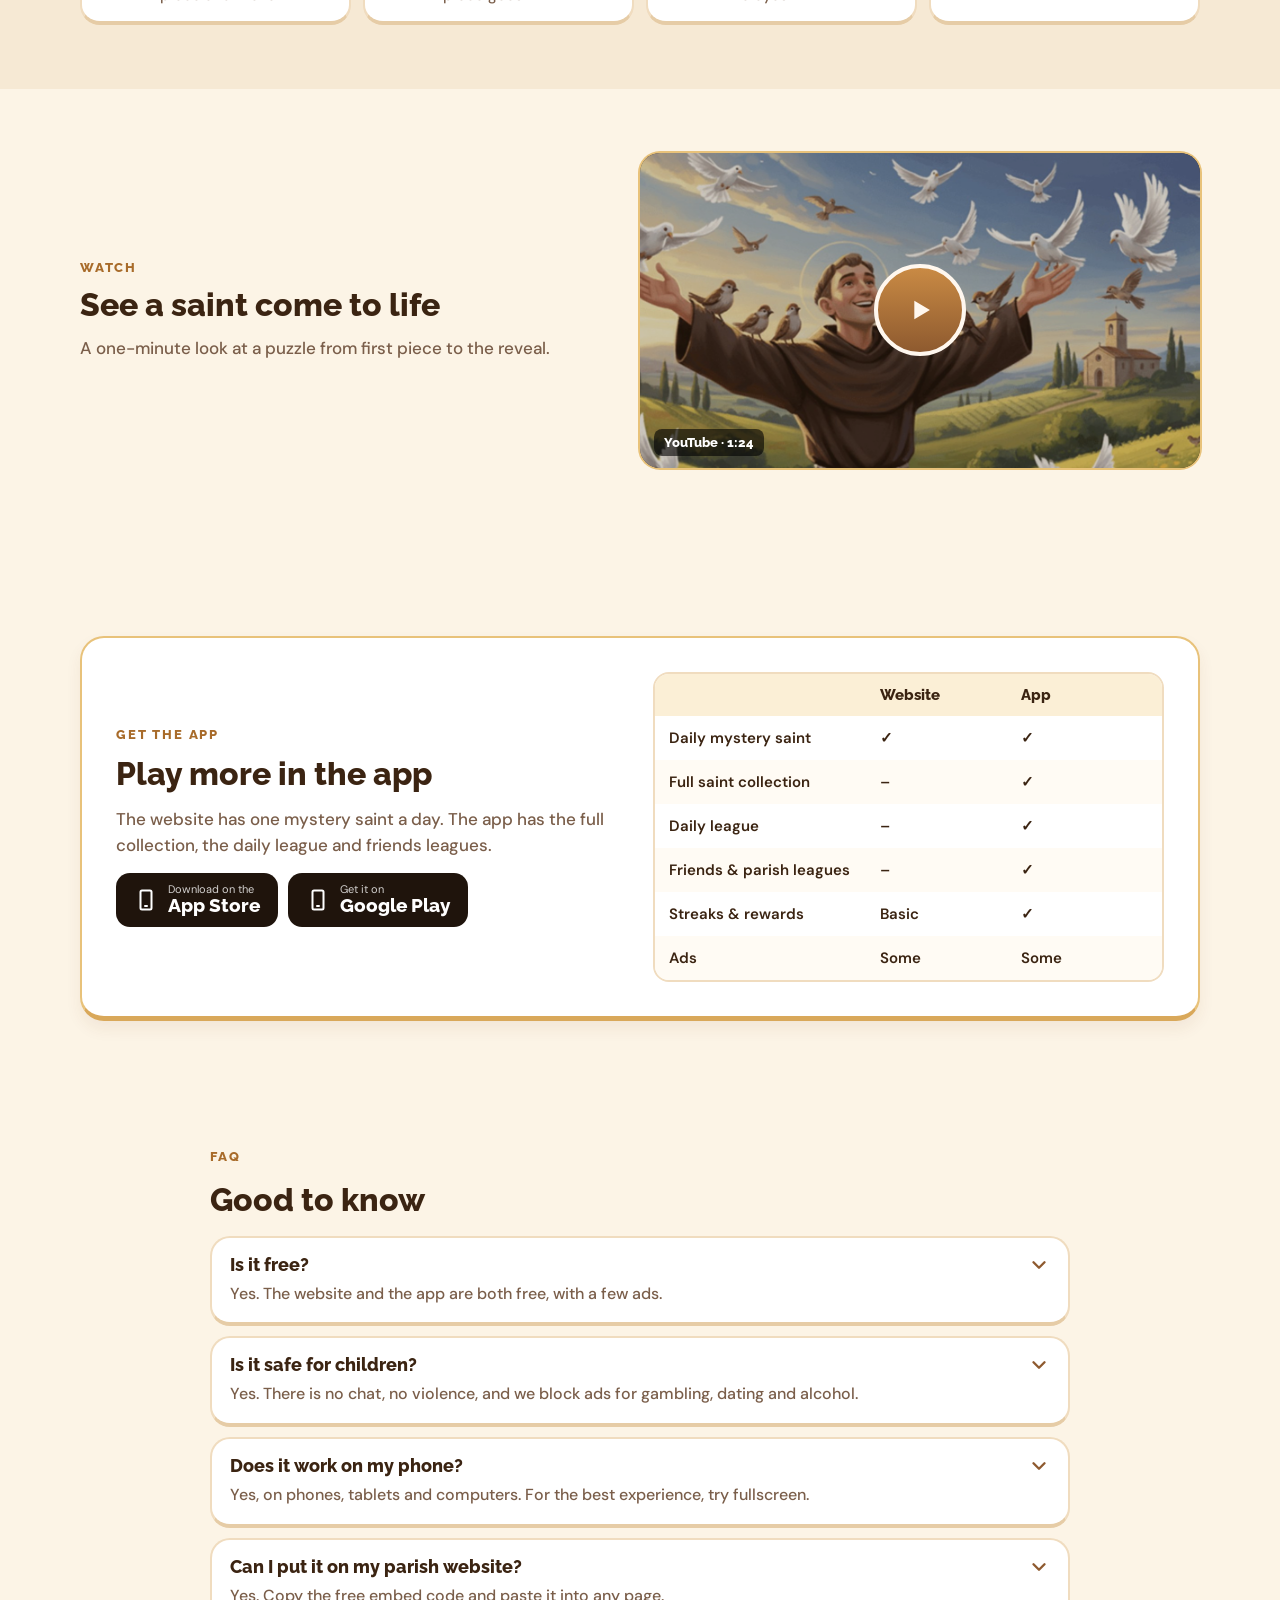
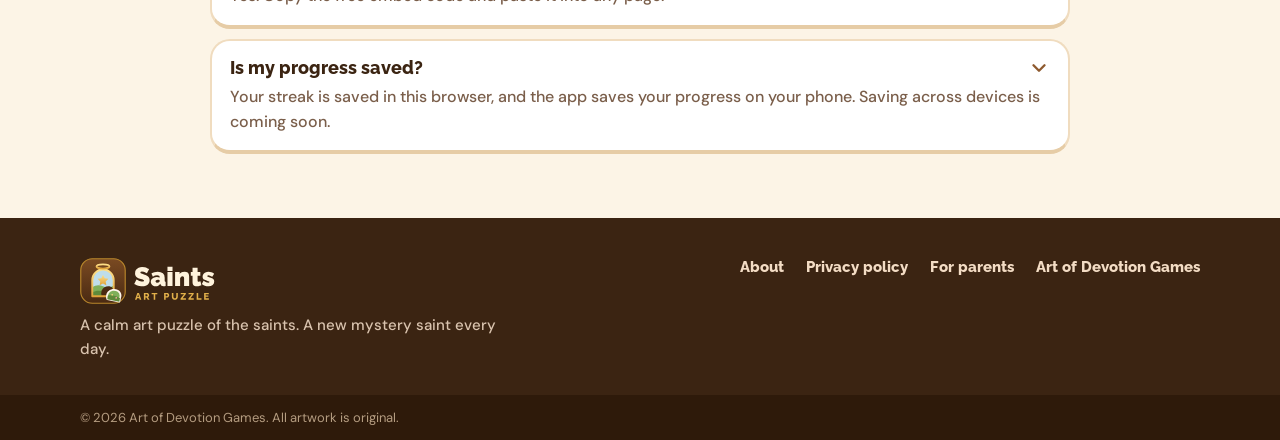
==== commit b59b36c3: "privacy policy, ads.txt, adsense" ====
--- a/index.html
+++ b/index.html
@@ -8,6 +8,11 @@
   <meta name="theme-color" content="#FFF9F0">
   <link rel="icon" href="assets/img/favicon.svg" type="image/svg+xml">
 
+  <!-- Google AdSense. Ad units are filled in by js/main.js (data-adsense-slot on each .ad). -->
+  <meta name="google-adsense-account" content="ca-pub-1717848471250551">
+  <script async src="https://pagead2.googlesyndication.com/pagead/js/adsbygoogle.js?client=ca-pub-1717848471250551"
+       crossorigin="anonymous"></script>
+  
   <meta property="og:type" content="website">
   <meta property="og:title" content="Saints Art Puzzle">
   <meta property="og:description" content="Solve the art puzzle to reveal today's saint, then read their story and a prayer.">
@@ -68,8 +73,6 @@
 <main>
   <!-- ============ HERO / GAME ============ -->
   <div class="hero" id="play">
-    <div class="ad ad--hero-top" data-ad-slot="hero-top" aria-hidden="true">ADVERTISEMENT</div>
-
     <div class="hero__intro">
       <p class="eyebrow">PLAY FREE · NEW MYSTERY SAINT EVERY DAY</p>
       <h1 class="hero__title">Saints Art Puzzle</h1>
@@ -81,7 +84,7 @@
         GAME EMBED: set data-game-src to the game's URL.
         The iframe is only created when the player presses "Solve the puzzle".
       -->
-      <div class="game__frame" id="game-frame" data-game-src="">
+      <div class="game__frame" id="game-frame" data-game-src="https://play.saintsartpuzzle.com/?partner=main">
         <div class="launcher" id="launcher">
           <div class="launcher__glow" aria-hidden="true"></div>
           <div class="launcher__body">
@@ -147,7 +150,7 @@
       </div>
     </div>
 
-    <div class="ad ad--hero-bottom" data-ad-slot="hero-bottom" aria-hidden="true">ADVERTISEMENT</div>
+    <div class="ad ad--hero-bottom" data-ad-slot="hero-bottom" data-adsense-slot="4290111015" aria-hidden="true">ADVERTISEMENT</div>
   </div>
 
   <!-- ============ HOW TO PLAY ============ -->
@@ -247,7 +250,7 @@
       </div>
 
       <!-- VIDEO: set data-youtube-id to the YouTube video ID. -->
-      <div class="video" data-youtube-id="">
+      <div class="video" data-youtube-id="VvGfXa8Ahf0">
         <button class="video__poster" type="button" data-action="play-video" aria-label="Play video: how to play Saints Art Puzzle">
           <img src="assets/img/video-thumb.jpg" alt="" width="560" height="315" loading="lazy">
           <span class="video__shade" aria-hidden="true"></span>
@@ -259,7 +262,7 @@
   </section>
 
   <div class="ad-wrap">
-    <div class="ad ad--mid" data-ad-slot="mid" aria-hidden="true">ADVERTISEMENT</div>
+    <div class="ad ad--mid" data-ad-slot="mid" data-adsense-slot="8030045473" aria-hidden="true">ADVERTISEMENT</div>
   </div>
 
   <!-- ============ GET THE APP ============ -->
@@ -271,11 +274,11 @@
           <h2 class="h2" id="app-title">Play more in the app</h2>
           <p class="body-text body-text--lg">The website has one mystery saint a day. The app has the full collection, the daily league and friends leagues.</p>
           <div class="stores">
-            <a class="store" href="#">
+            <a class="store" href="https://apps.apple.com/us/app/saints-art-puzzle/id6759738917" target="_blank" rel="noopener">
               <svg class="icon" width="24" height="24"><use href="#i-phone"/></svg>
               <span class="store__label"><span class="store__small">Download on the</span><span class="store__big">App Store</span></span>
             </a>
-            <a class="store" href="#">
+            <a class="store" href="https://play.google.com/store/apps/details?id=com.artofdevotiongames.saintsartpuzzle" target="_blank" rel="noopener">
               <svg class="icon" width="24" height="24"><use href="#i-phone"/></svg>
               <span class="store__label"><span class="store__small">Get it on</span><span class="store__big">Google Play</span></span>
             </a>
@@ -293,7 +296,7 @@
             <tr><th scope="row">Daily league</th><td><span aria-hidden="true">–</span><span class="visually-hidden">No</span></td><td><span aria-hidden="true">✓</span><span class="visually-hidden">Yes</span></td></tr>
             <tr><th scope="row">Friends &amp; parish leagues</th><td><span aria-hidden="true">–</span><span class="visually-hidden">No</span></td><td><span aria-hidden="true">✓</span><span class="visually-hidden">Yes</span></td></tr>
             <tr><th scope="row">Streaks &amp; rewards</th><td>Basic</td><td><span aria-hidden="true">✓</span><span class="visually-hidden">Yes</span></td></tr>
-            <tr><th scope="row">Ads</th><td>Some</td><td>Can remove</td></tr>
+            <tr><th scope="row">Ads</th><td>Some</td><td>Some</td></tr>
           </tbody>
         </table>
       </div>
@@ -309,7 +312,7 @@
       <div class="faq">
         <details class="card faq__item" open>
           <summary>Is it free?<svg class="icon icon--b26" width="22" height="22"><use href="#i-chevron"/></svg></summary>
-          <p class="body-text">Yes. The website is free with a few ads. The app is free too, with an optional purchase to remove ads.</p>
+          <p class="body-text">Yes. The website and the app are both free, with a few ads.</p>
         </details>
         <details class="card faq__item" open>
           <summary>Is it safe for children?<svg class="icon icon--b26" width="22" height="22"><use href="#i-chevron"/></svg></summary>
@@ -325,7 +328,7 @@
         </details>
         <details class="card faq__item" open>
           <summary>Is my progress saved?<svg class="icon icon--b26" width="22" height="22"><use href="#i-chevron"/></svg></summary>
-          <p class="body-text">Your streak is saved in this browser. To keep everything across devices, use the app.</p>
+          <p class="body-text">Your streak is saved in this browser, and the app saves your progress on your phone. Saving across devices is coming soon.</p>
         </details>
       </div>
     </div>
@@ -340,11 +343,9 @@
     </div>
     <nav class="site-footer__links" aria-label="Footer">
       <a href="#">About</a>
-      <a href="#">Contact</a>
-      <a href="#">Privacy policy</a>
-      <a href="#">Terms</a>
+      <a href="privacy.html">Privacy policy</a>
       <a href="#">For parents</a>
-      <a href="#">Art of Devotion Games</a>
+      <a href="https://www.artofdevotiongames.com/" target="_blank" rel="noopener">Art of Devotion Games</a>
     </nav>
   </div>
   <div class="site-footer__legal">
--- a/css/styles.css
+++ b/css/styles.css
@@ -240,6 +240,11 @@
   color: var(--ad-text);
 }
 
+/* Real ad loaded: drop the placeholder look; the ad fills the slot's size. */
+/* Real ad loaded: drop the placeholder look and let the responsive ad set its own height. */
+.ad.is-live { height: auto; border: 0; background: none; border-radius: 0; display: block; }
+.ad .adsbygoogle { display: block; width: 100%; }
+
 .ad-wrap { padding: 40px var(--gutter) 0; }
 
 /* ---------- Hero ---------- */
@@ -302,30 +307,44 @@
   color: var(--text-muted);
 }
 
-/* Fullscreen: native API, or a fixed overlay where it isn't available (iPhone). */
-.game__frame:fullscreen,
+/* Fullscreen: native API, or a fixed overlay where it isn't available (iPhone).
+   Keep these as separate rules: a browser that doesn't know one selector in a
+   list (iPhone Safari and :fullscreen) ignores the whole rule. */
 .game__frame.is-pseudo-fullscreen {
+  position: fixed; inset: 0; z-index: 1000;
+  width: 100%; max-width: none;
+  height: 100vh; height: 100dvh;
+  margin: 0;
+  aspect-ratio: auto;
+  border: 0; border-radius: 0; box-shadow: none;
+}
+.game__frame:fullscreen {
   width: 100%; height: 100%;
   aspect-ratio: auto;
   border: 0; border-radius: 0; box-shadow: none;
 }
-.game__frame.is-pseudo-fullscreen {
-  position: fixed; inset: 0; z-index: 1000;
-  height: 100vh; height: 100dvh;
+.game__frame:-webkit-full-screen {
+  width: 100%; height: 100%;
+  aspect-ratio: auto;
+  border: 0; border-radius: 0; box-shadow: none;
 }
 
 .game__exit {
   display: none;
-  position: absolute; top: 12px; right: 12px; z-index: 2;
+  position: absolute; z-index: 2;
+  top: calc(12px + env(safe-area-inset-top, 0px));
+  right: calc(12px + env(safe-area-inset-right, 0px));
   width: 44px; height: 44px; border-radius: 999px;
   align-items: center; justify-content: center;
   background: var(--white); border: 2px solid var(--line);
   color: var(--brown); cursor: pointer;
   box-shadow: 0 6px 14px rgba(107, 63, 28, 0.18);
 }
-.game__frame:fullscreen .game__exit,
 .game__frame.is-pseudo-fullscreen .game__exit { display: flex; }
-
+.game__frame:fullscreen .game__exit { display: flex; }
+.game__frame:-webkit-full-screen .game__exit { display: flex; }
+
+html.has-pseudo-fullscreen,
 body.has-pseudo-fullscreen { overflow: hidden; }
 
 /* Launcher (start screen). Desktop: drawn at 760x480 and scaled to fit the frame. */
@@ -715,6 +734,167 @@
   transition: opacity 0.2s ease, transform 0.2s ease;
 }
 .toast.is-visible { opacity: 1; transform: translate(-50%, 0); }
+
+/* ==========================================================================
+   Legal pages (privacy.html)
+   ========================================================================== */
+
+.legal-hero {
+  padding: 56px var(--gutter) 40px;
+  background: linear-gradient(180deg, var(--band-bg), var(--bg));
+}
+.legal-hero__inner {
+  max-width: var(--content-max); margin: 0 auto;
+  display: flex; flex-direction: column; gap: 12px;
+}
+.legal-hero__title {
+  margin: 0;
+  font-family: var(--font-display); font-weight: 800;
+  font-size: 48px; line-height: 1.1;
+}
+.legal-hero__lede {
+  margin: 0; max-width: 860px;
+  font-weight: 500; font-size: 18px; line-height: 1.55;
+  color: var(--text-muted);
+}
+
+.legal {
+  max-width: calc(var(--content-max) + 2 * var(--gutter));
+  margin: 0 auto;
+  padding: 40px var(--gutter) 72px;
+  display: flex; gap: 56px; align-items: flex-start;
+}
+
+/* Table of contents */
+.toc {
+  flex: none; width: 260px;
+  position: sticky; top: 20px;
+  display: flex; flex-direction: column; gap: 4px;
+}
+.toc__title { padding: 0 12px 8px; }
+.toc__links { display: flex; flex-direction: column; gap: 4px; }
+.toc__links a {
+  display: flex; gap: 10px;
+  padding: 7px 12px; border-radius: 10px;
+  text-decoration: none;
+  font-family: var(--font-display); font-weight: 800; font-size: 15px;
+  color: var(--text-muted);
+  transition: background-color 0.15s ease, color 0.15s ease;
+}
+.toc__links a span { flex: none; width: 20px; }
+.toc__links a:hover { color: var(--tool-text); }
+.toc__links a.is-current { color: var(--tool-text); background: var(--chip-bg); }
+
+.btn--outline {
+  height: 46px; padding: 0 16px;
+  border-radius: 22px;
+  background: var(--white);
+  border: 2px solid #E2B04A; border-bottom: 5px solid #D2A052;
+  color: var(--tool-text);
+  font-family: var(--font-display); font-weight: 800; font-size: 15px;
+}
+.btn--outline:hover { background: var(--row-alt-bg); }
+.btn--outline:active { transform: translateY(2px); }
+.toc__pdf { margin-top: 14px; }
+
+/* Policy body */
+.policy {
+  flex: 1; min-width: 0; max-width: 760px;
+  display: flex; flex-direction: column; gap: 18px;
+}
+.policy__chips { display: flex; flex-wrap: wrap; gap: 8px; }
+.chip {
+  display: inline-flex; align-items: center;
+  min-height: 32px; padding: 4px 12px; border-radius: 999px;
+  background: var(--chip-bg);
+  font-family: var(--font-display); font-weight: 800; font-size: 14px;
+  color: var(--tool-text);
+}
+
+.summary {
+  padding: 18px 20px;
+  background: var(--white);
+  border: 2px solid var(--gold); border-bottom: 5px solid var(--gold-deep);
+  border-radius: 24px;
+  box-shadow: 0 8px 16px rgba(107, 63, 28, 0.07);
+  display: flex; flex-direction: column; gap: 10px;
+}
+.summary__title { margin: 0; font-family: var(--font-display); font-weight: 800; font-size: 18px; }
+.summary__list {
+  margin: 0; padding: 0; list-style: none;
+  display: grid; grid-template-columns: repeat(2, minmax(0, 1fr)); gap: 10px;
+}
+.summary__list li {
+  display: flex; gap: 10px; align-items: flex-start;
+  font-weight: 500; font-size: 15px; line-height: 1.55;
+  color: #4A3324;
+}
+.summary__list .icon { stroke: #3E7A1E; stroke-width: 2.8; margin-top: 1px; }
+
+.policy__section {
+  display: flex; flex-direction: column; gap: 12px;
+  padding-top: 26px; border-top: 2px solid var(--line);
+  scroll-margin-top: 20px;
+}
+.policy__section:first-of-type { padding-top: 6px; border-top: 0; }
+.policy__section h2 {
+  margin: 0;
+  font-family: var(--font-display); font-weight: 800; font-size: 26px; line-height: 1.2;
+}
+.policy__section h2 span { color: #C8902F; margin-right: 10px; }
+.policy__section h3 {
+  margin: 8px 0 0;
+  font-family: var(--font-display); font-weight: 800; font-size: 18px;
+}
+.policy__section p,
+.policy__section li {
+  margin: 0;
+  font-weight: 500; font-size: 17px; line-height: 1.55;
+  color: #4A3324;
+}
+.policy__section ul {
+  margin: 0; padding-left: 22px;
+  display: flex; flex-direction: column; gap: 8px;
+}
+.policy__section a { color: var(--brown); text-underline-offset: 3px; overflow-wrap: anywhere; }
+
+.site-footer__links a[aria-current="page"] { text-decoration: underline; text-underline-offset: 3px; }
+
+@media (max-width: 1023px) {
+  .legal { flex-direction: column; gap: 28px; padding-top: 28px; }
+  .toc {
+    position: static; width: 100%;
+    padding: 16px; border-radius: 20px;
+    background: var(--white); border: 2px solid var(--line);
+  }
+  .toc__links { display: grid; grid-template-columns: repeat(2, minmax(0, 1fr)); }
+  .toc__pdf { align-self: flex-start; }
+  .policy { max-width: none; }
+}
+
+@media (max-width: 720px) {
+  .legal-hero { padding: 32px var(--gutter) 24px; }
+  .legal-hero__title { font-size: 34px; }
+  .legal-hero__lede { font-size: 16px; }
+  .legal { padding-bottom: 48px; }
+  .toc__links { grid-template-columns: minmax(0, 1fr); }
+  .toc__pdf { align-self: stretch; }
+  .summary__list { grid-template-columns: minmax(0, 1fr); }
+  .policy__section h2 { font-size: 22px; }
+  .policy__section p, .policy__section li { font-size: 16px; }
+}
+
+/* Print / "Download as PDF": just the policy. */
+@media print {
+  .site-header, .site-footer, .toc, .skip-link, .toast { display: none !important; }
+  body { background: #fff; }
+  .legal-hero { background: none; padding: 0 0 16px; }
+  .legal { display: block; padding: 0; }
+  .policy { max-width: none; }
+  .summary { box-shadow: none; }
+  .policy__section { break-inside: avoid-page; }
+  .policy__section a { color: inherit; }
+}
 
 /* ==========================================================================
    Tablet (<= 1023px): keep the desktop structure, but let wide rows wrap.
@@ -754,7 +934,6 @@
 
   /* Ads */
   .ad { width: 100%; }
-  .ad--hero-top { height: 64px; }
   .ad--hero-bottom { height: 104px; }
   .ad--mid { height: 254px; }
   .ad-wrap { padding-top: 24px; }
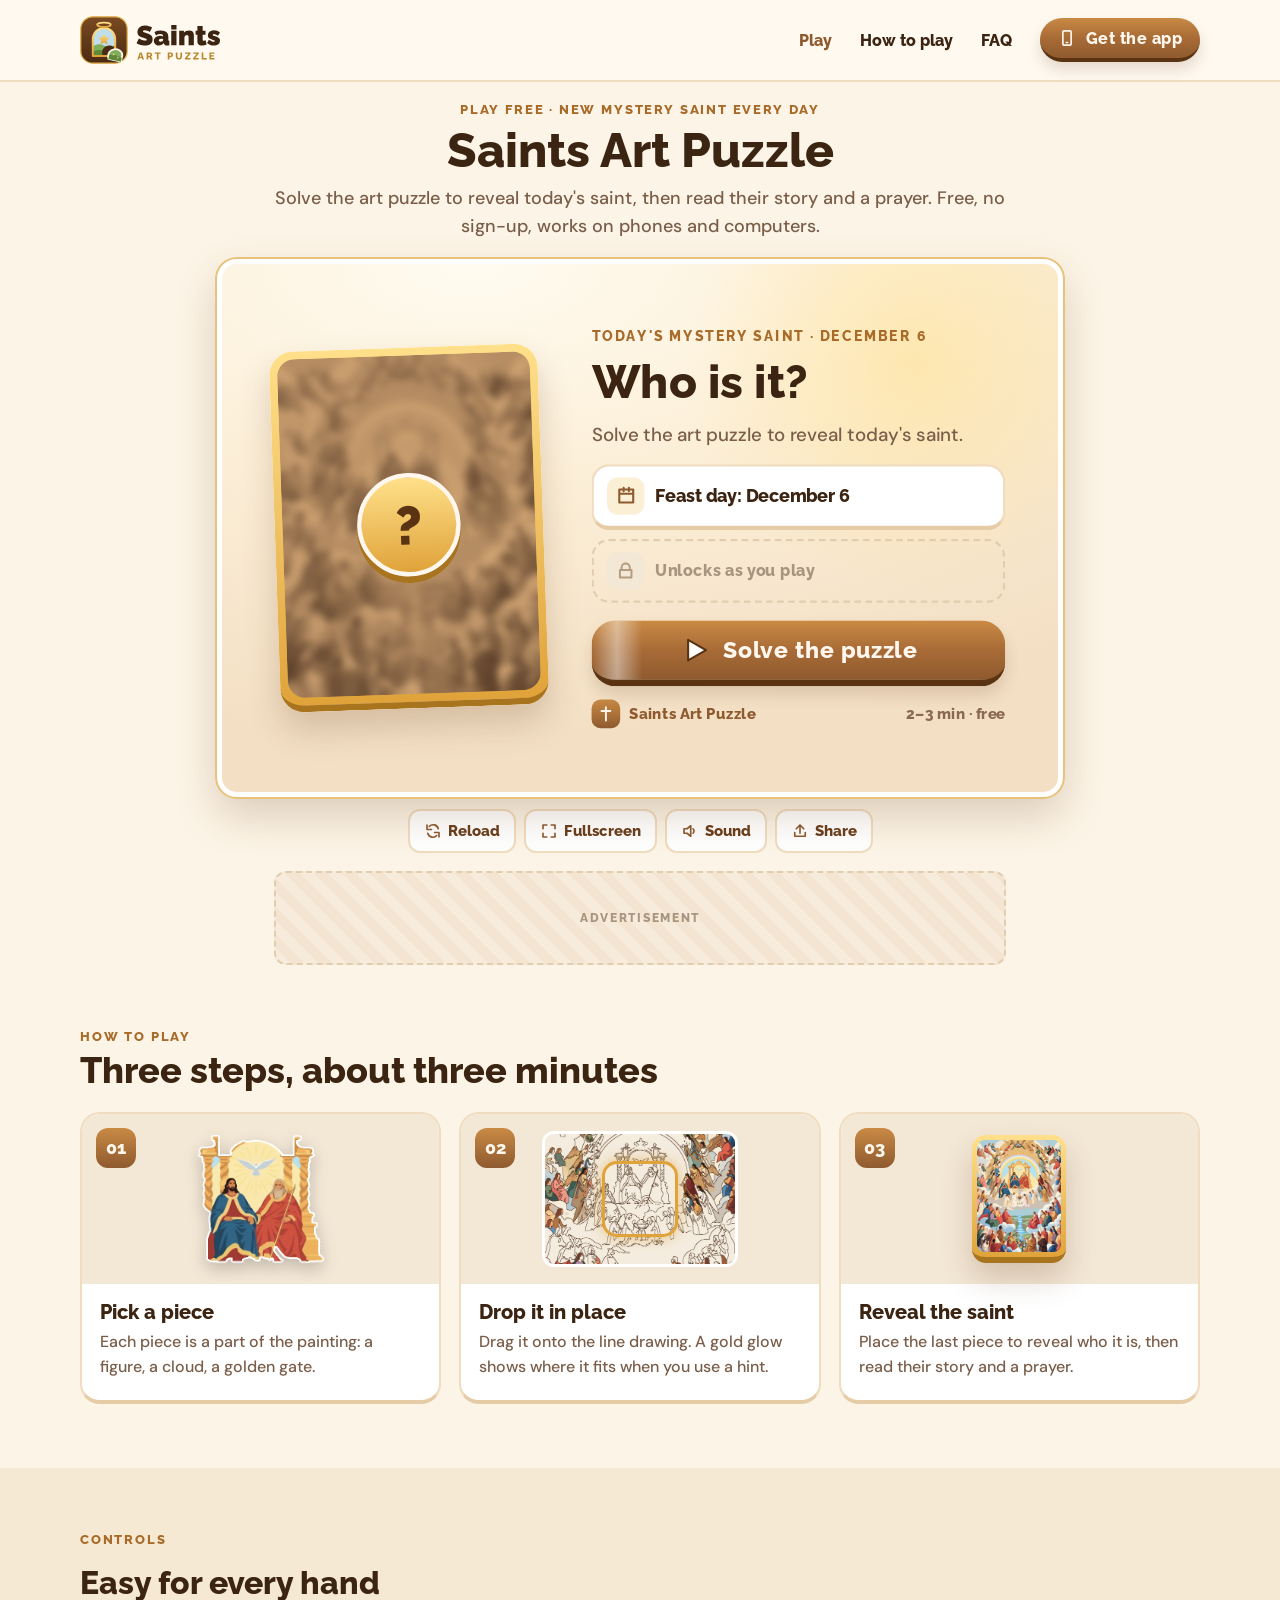
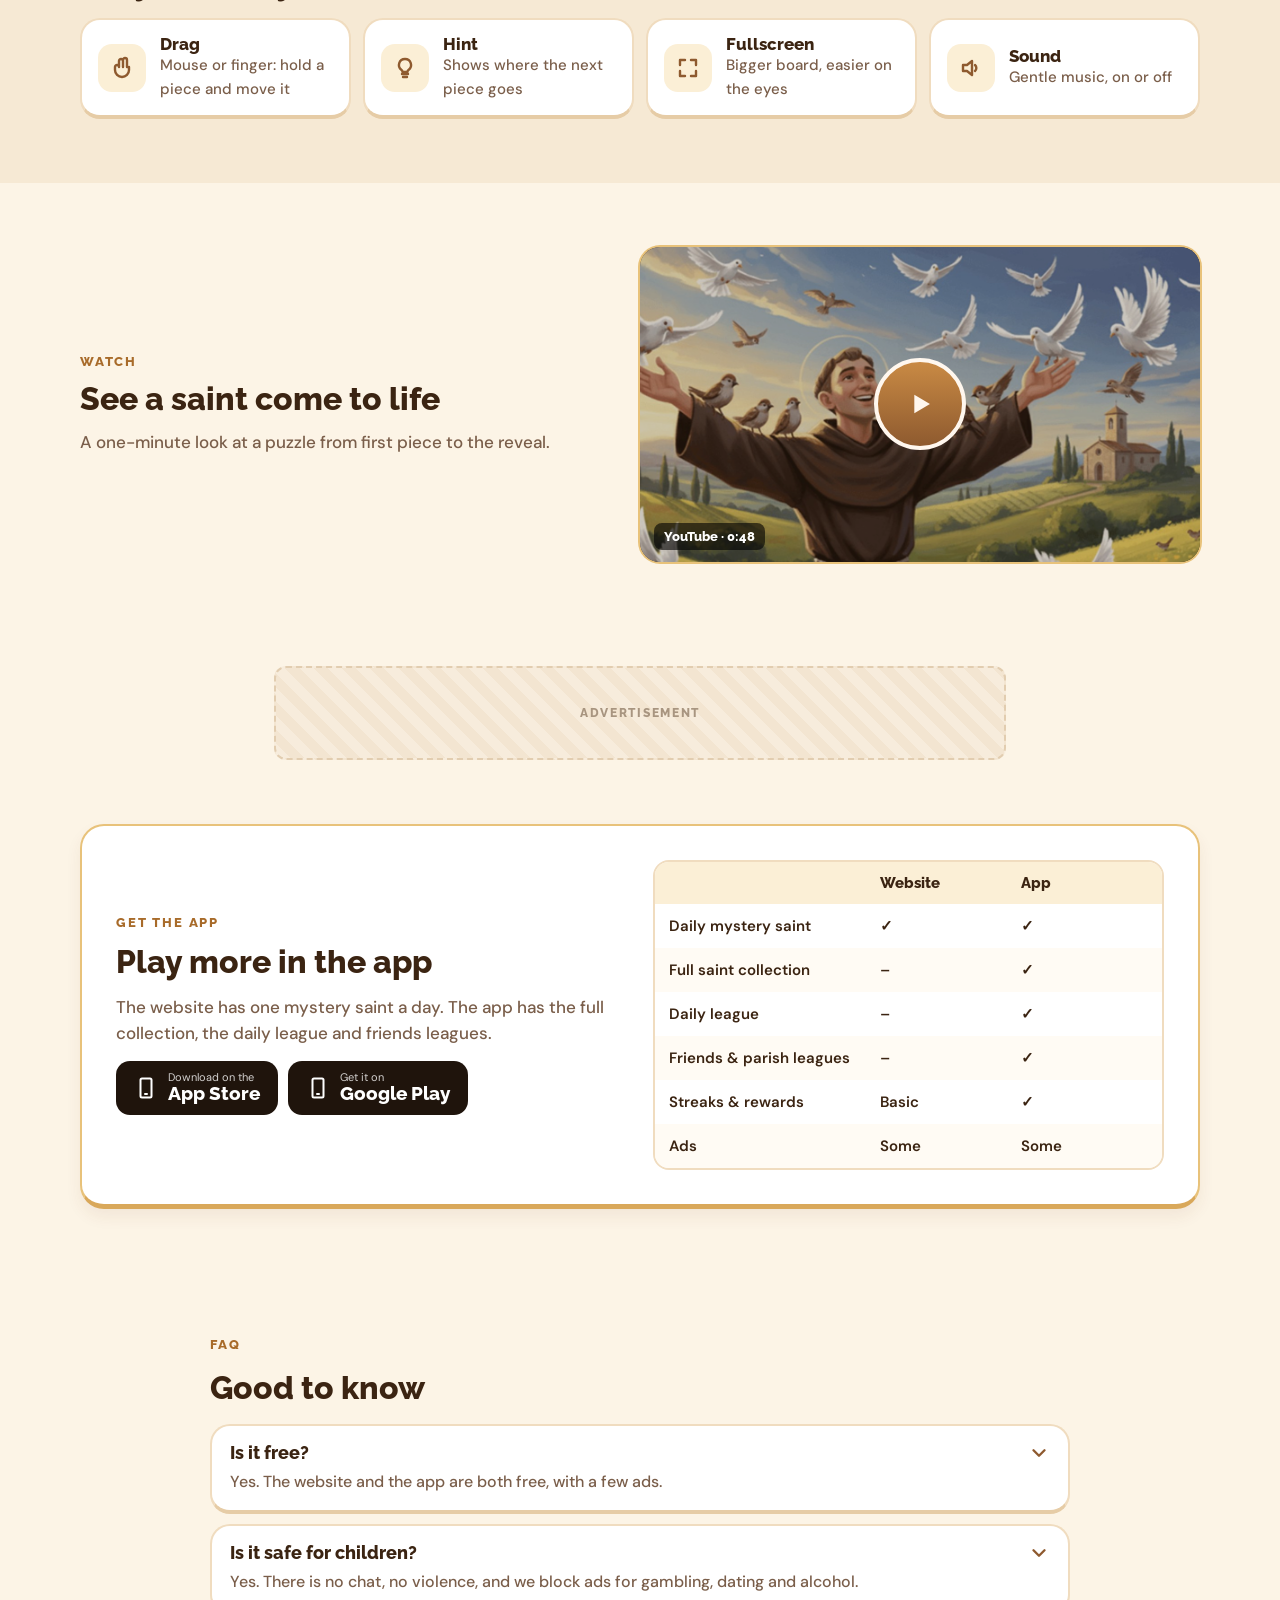
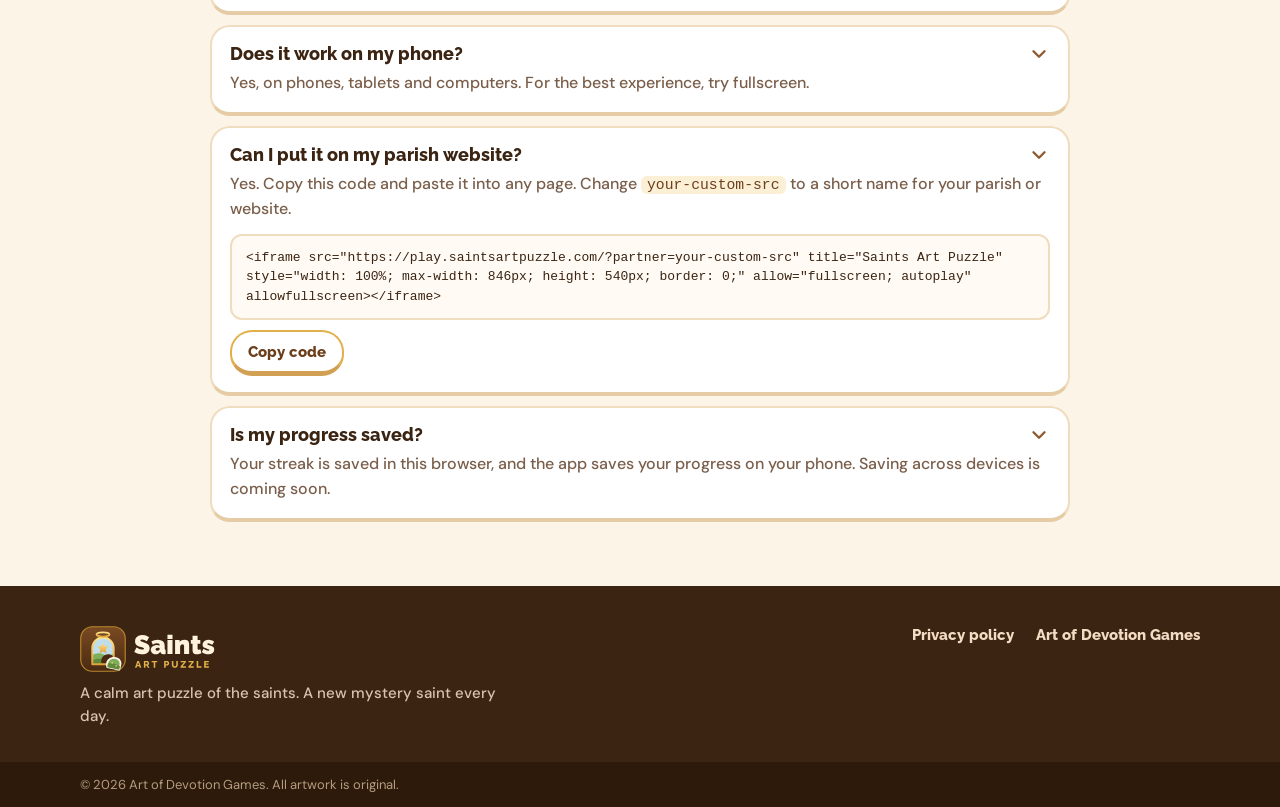
==== commit 4a5dc5cc: "fixes to the website" ====
--- a/index.html
+++ b/index.html
@@ -255,7 +255,7 @@
           <img src="assets/img/video-thumb.jpg" alt="" width="560" height="315" loading="lazy">
           <span class="video__shade" aria-hidden="true"></span>
           <span class="video__play" aria-hidden="true"><svg class="icon" width="34" height="34"><use href="#i-play"/></svg></span>
-          <span class="video__badge">YouTube · 1:24</span>
+          <span class="video__badge">YouTube · 0:48</span>
         </button>
       </div>
     </div>
@@ -324,7 +324,11 @@
         </details>
         <details class="card faq__item" open>
           <summary>Can I put it on my parish website?<svg class="icon icon--b26" width="22" height="22"><use href="#i-chevron"/></svg></summary>
-          <p class="body-text">Yes. Copy the free embed code and paste it into any page.</p>
+          <p class="body-text">Yes. Copy this code and paste it into any page. Change <code>your-custom-src</code> to a short name for your parish or website.</p>
+          <div class="embed">
+            <pre class="embed__code" id="embed-code"><code>&lt;iframe src="https://play.saintsartpuzzle.com/?partner=your-custom-src" title="Saints Art Puzzle" style="width: 100%; max-width: 846px; height: 540px; border: 0;" allow="fullscreen; autoplay" allowfullscreen&gt;&lt;/iframe&gt;</code></pre>
+            <button class="btn btn--outline embed__copy" type="button" data-action="copy-embed">Copy code</button>
+          </div>
         </details>
         <details class="card faq__item" open>
           <summary>Is my progress saved?<svg class="icon icon--b26" width="22" height="22"><use href="#i-chevron"/></svg></summary>
@@ -342,9 +346,7 @@
       <p>A calm art puzzle of the saints. A new mystery saint every day.</p>
     </div>
     <nav class="site-footer__links" aria-label="Footer">
-      <a href="#">About</a>
       <a href="privacy.html">Privacy policy</a>
-      <a href="#">For parents</a>
       <a href="https://www.artofdevotiongames.com/" target="_blank" rel="noopener">Art of Devotion Games</a>
     </nav>
   </div>
--- a/css/styles.css
+++ b/css/styles.css
@@ -229,7 +229,9 @@
 /* ---------- Ad slots ---------- */
 
 .ad {
-  width: 732px; max-width: 100%; height: 94px; /* 728x90 slot + 2px border */
+  --ad-h: 90px; /* placeholder height inside the 2px border (728x90 on desktop) */
+  position: relative;
+  width: 732px; max-width: 100%; min-height: calc(var(--ad-h) + 4px);
   margin: 0 auto;
   border-radius: 12px;
   border: 2px dashed var(--ad-line);
@@ -240,10 +242,22 @@
   color: var(--ad-text);
 }
 
-/* Real ad loaded: drop the placeholder look; the ad fills the slot's size. */
-/* Real ad loaded: drop the placeholder look and let the responsive ad set its own height. */
-.ad.is-live { height: auto; border: 0; background: none; border-radius: 0; display: block; }
+/* AdSense forces height/min-height on the ad's parent to auto/0, so the placeholder's
+   height comes from the label instead. Until an ad is filled, the AdSense slot is laid
+   over the placeholder and takes no space. */
+.ad__label {
+  width: 100%; height: var(--ad-h);
+  display: flex; align-items: center; justify-content: center;
+  pointer-events: none;
+}
 .ad .adsbygoogle { display: block; width: 100%; }
+.ad:not(.is-filled) { overflow: hidden; }
+.ad:not(.is-filled) .adsbygoogle { position: absolute; top: 0; left: 0; }
+.ad .adsbygoogle[data-ad-status="unfilled"] { display: none !important; }
+
+/* Ad filled: drop the placeholder look and let the responsive ad set its own height. */
+.ad.is-filled { border: 0; background: none; border-radius: 0; display: block; }
+.ad.is-filled .ad__label { display: none; }
 
 .ad-wrap { padding: 40px var(--gutter) 0; }
 
@@ -688,6 +702,23 @@
 .faq__item summary .icon { color: var(--brown); transform: rotate(-90deg); transition: transform 0.2s ease; }
 .faq__item[open] summary .icon { transform: none; }
 .faq__item p { margin-top: 6px; }
+.faq__item code {
+  padding: 1px 6px; border-radius: 6px;
+  background: var(--chip-bg); color: var(--tool-text);
+  font-size: 0.92em;
+}
+
+.embed { margin-top: 12px; display: flex; flex-direction: column; align-items: flex-start; gap: 10px; }
+.embed__code {
+  margin: 0; width: 100%;
+  padding: 12px 14px; border-radius: 12px;
+  background: var(--row-alt-bg); border: 2px solid var(--line);
+  font-family: ui-monospace, SFMono-Regular, Menlo, Consolas, monospace;
+  font-size: 13px; line-height: 1.5; color: var(--text);
+  white-space: pre-wrap; overflow-wrap: anywhere;
+}
+.embed__code code { padding: 0; background: none; color: inherit; font-size: inherit; }
+.embed__copy { height: 42px; }
 
 /* ---------- Footer ---------- */
 
@@ -934,8 +965,8 @@
 
   /* Ads */
   .ad { width: 100%; }
-  .ad--hero-bottom { height: 104px; }
-  .ad--mid { height: 254px; }
+  .ad--hero-bottom { --ad-h: 100px; }
+  .ad--mid { --ad-h: 250px; }
   .ad-wrap { padding-top: 24px; }
 
   /* Hero */
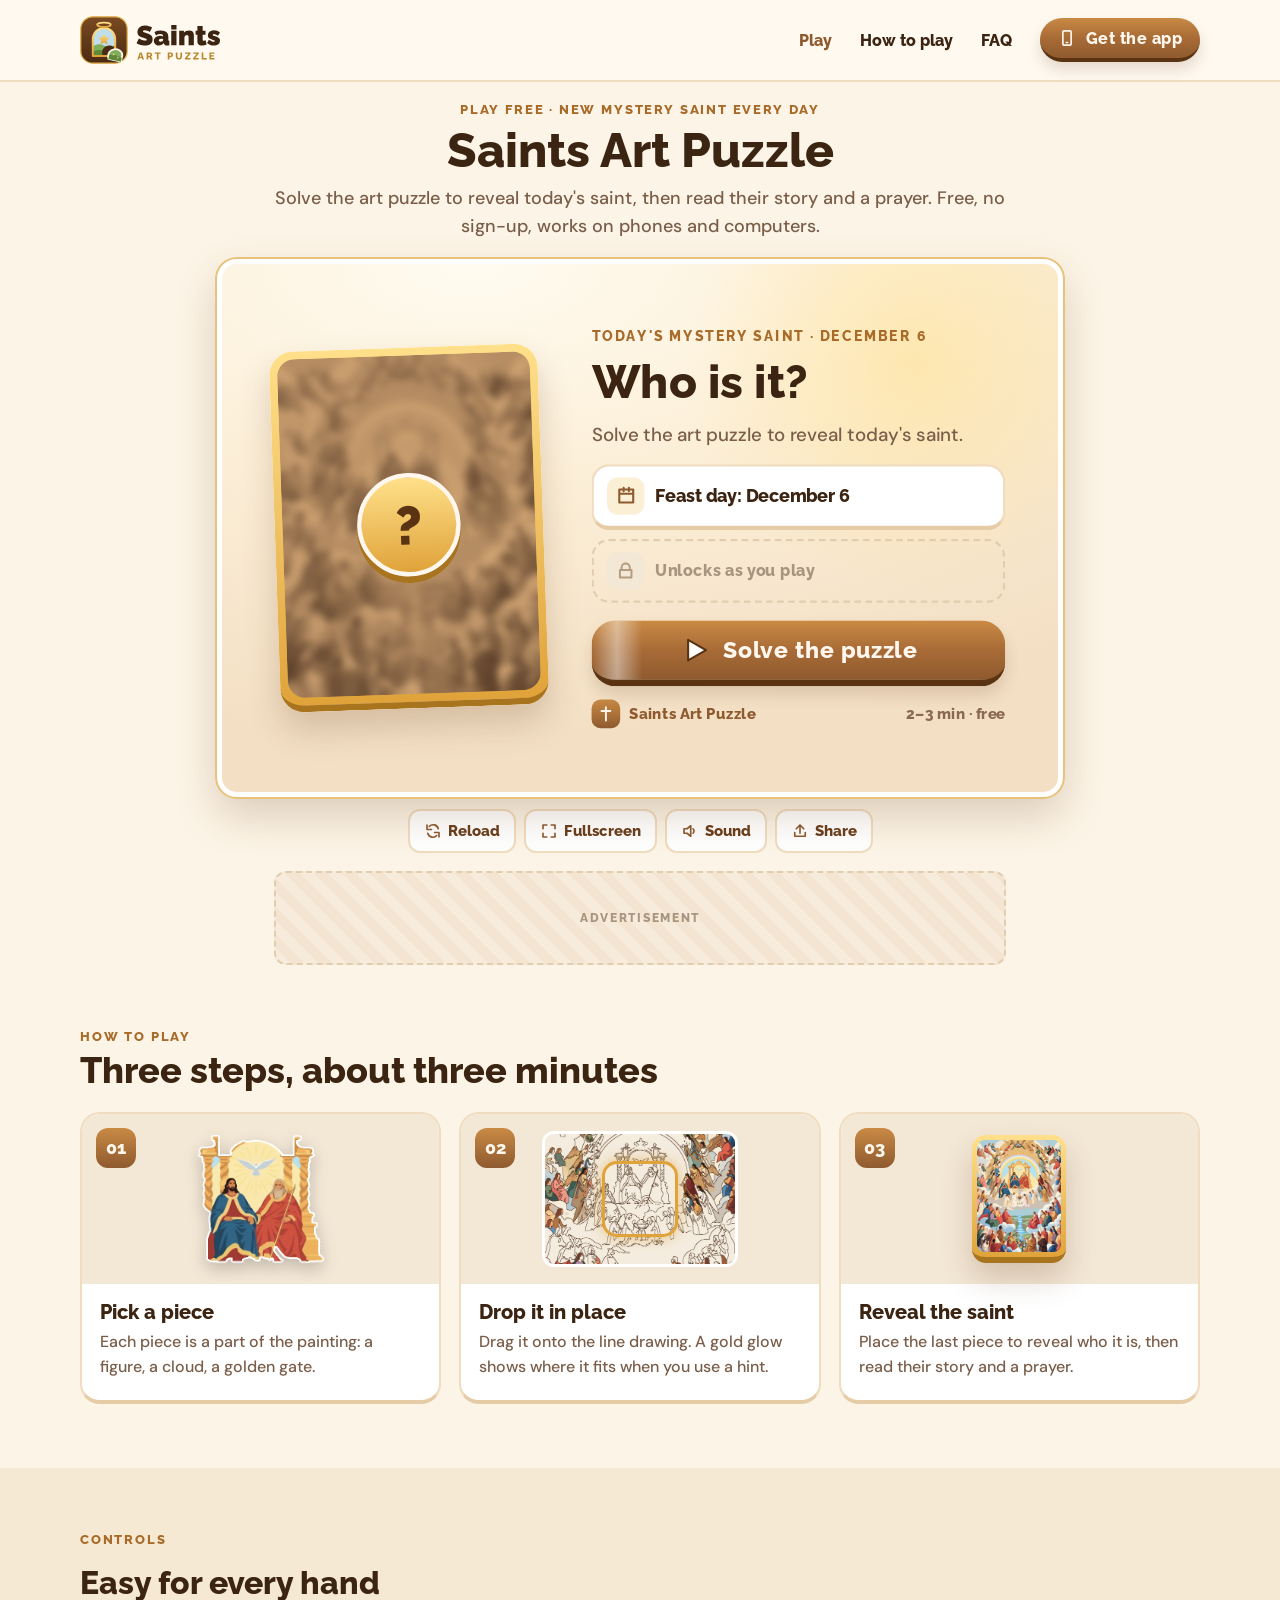
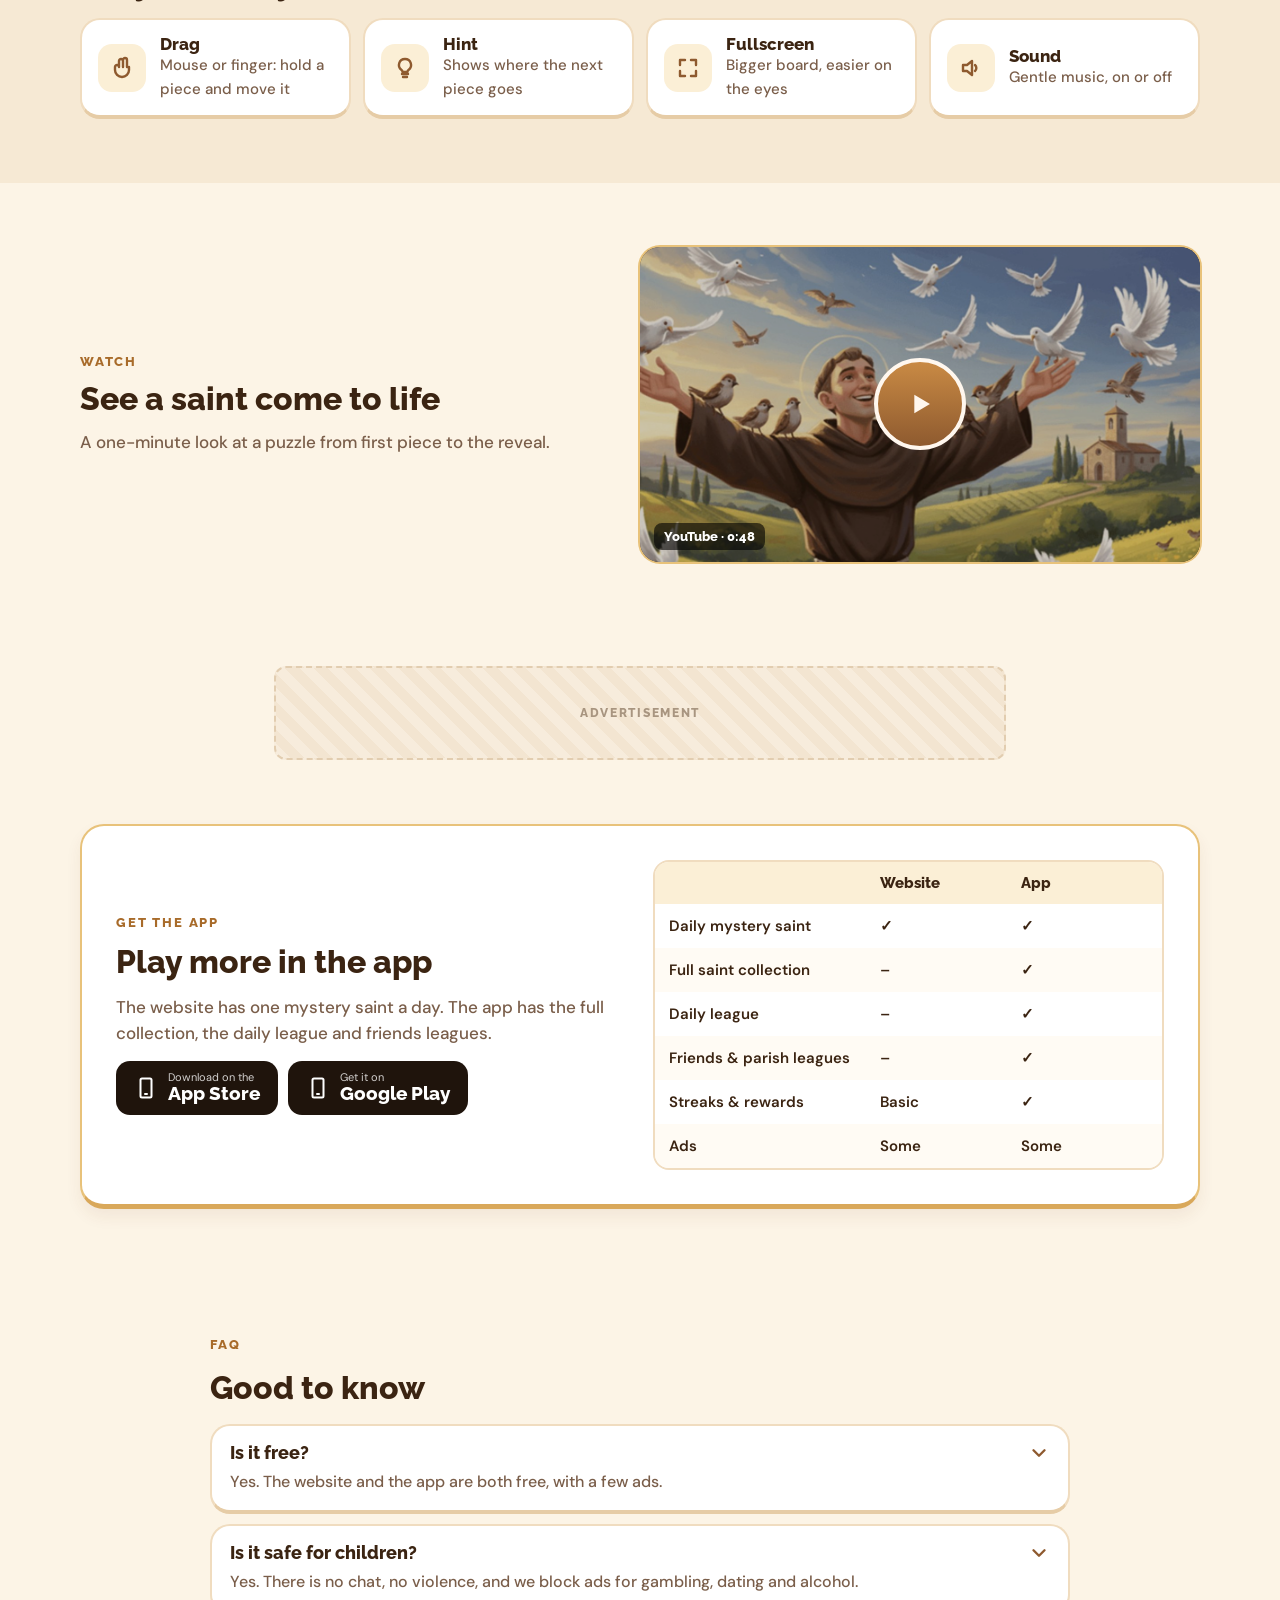
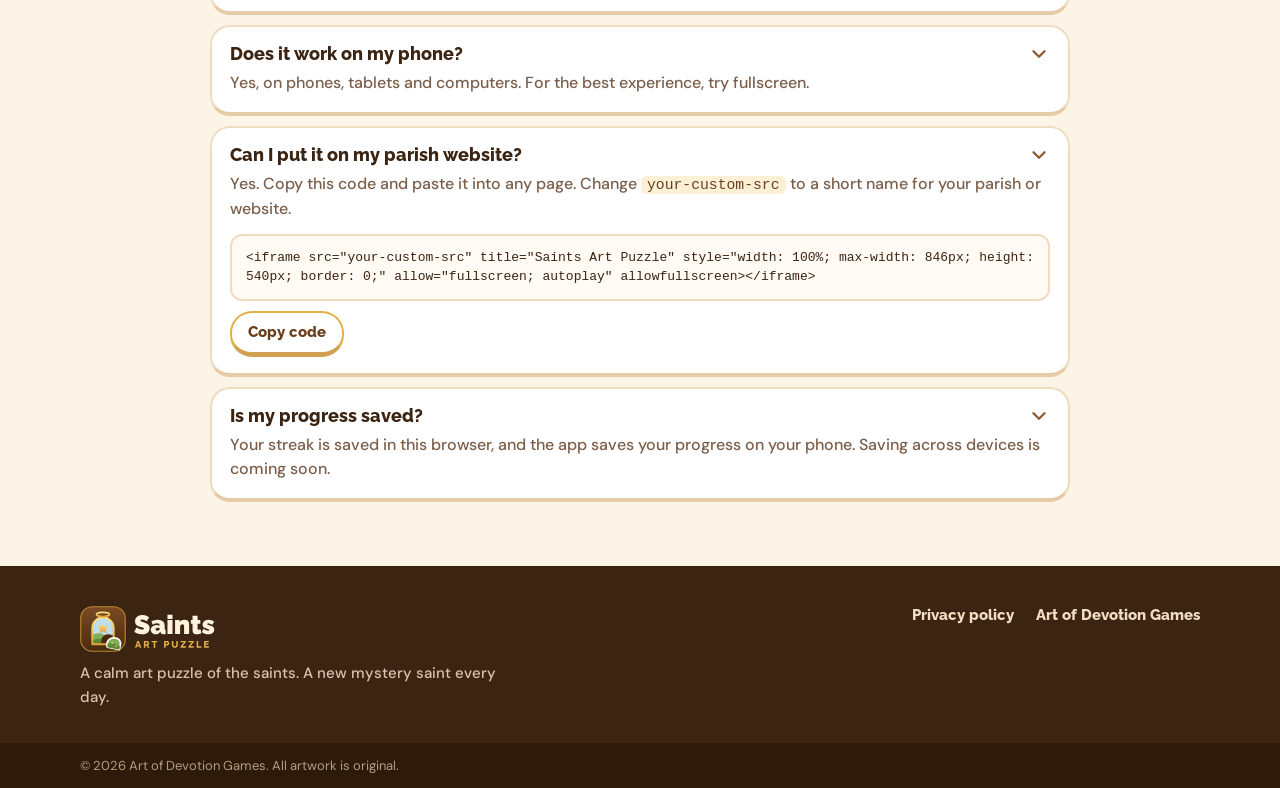
==== commit 8a83573e: "changed the custom src" ====
--- a/index.html
+++ b/index.html
@@ -13,10 +13,19 @@
   <script async src="https://pagead2.googlesyndication.com/pagead/js/adsbygoogle.js?client=ca-pub-1717848471250551"
        crossorigin="anonymous"></script>
   
+  <link rel="canonical" href="https://www.saintsartpuzzle.com/">
+
+  <!-- Link previews (WhatsApp, Facebook, X, iMessage…). Image URLs must be absolute. -->
   <meta property="og:type" content="website">
+  <meta property="og:site_name" content="Saints Art Puzzle">
+  <meta property="og:url" content="https://www.saintsartpuzzle.com/">
   <meta property="og:title" content="Saints Art Puzzle">
   <meta property="og:description" content="Solve the art puzzle to reveal today's saint, then read their story and a prayer.">
-  <meta property="og:image" content="assets/img/video-thumb.jpg">
+  <meta property="og:image" content="https://www.saintsartpuzzle.com/assets/img/video-thumb.jpg">
+  <meta property="og:image:width" content="1400">
+  <meta property="og:image:height" content="701">
+  <meta property="og:image:alt" content="A saint with outstretched arms surrounded by birds, from Saints Art Puzzle">
+  <meta name="twitter:card" content="summary_large_image">
 
   <link rel="preconnect" href="https://fonts.googleapis.com">
   <link rel="preconnect" href="https://fonts.gstatic.com" crossorigin>
@@ -326,7 +335,7 @@
           <summary>Can I put it on my parish website?<svg class="icon icon--b26" width="22" height="22"><use href="#i-chevron"/></svg></summary>
           <p class="body-text">Yes. Copy this code and paste it into any page. Change <code>your-custom-src</code> to a short name for your parish or website.</p>
           <div class="embed">
-            <pre class="embed__code" id="embed-code"><code>&lt;iframe src="https://play.saintsartpuzzle.com/?partner=your-custom-src" title="Saints Art Puzzle" style="width: 100%; max-width: 846px; height: 540px; border: 0;" allow="fullscreen; autoplay" allowfullscreen&gt;&lt;/iframe&gt;</code></pre>
+            <pre class="embed__code" id="embed-code"><code>&lt;iframe src="your-custom-src" title="Saints Art Puzzle" style="width: 100%; max-width: 846px; height: 540px; border: 0;" allow="fullscreen; autoplay" allowfullscreen&gt;&lt;/iframe&gt;</code></pre>
             <button class="btn btn--outline embed__copy" type="button" data-action="copy-embed">Copy code</button>
           </div>
         </details>
--- a/css/styles.css
+++ b/css/styles.css
@@ -977,6 +977,16 @@
   /* Game frame: portrait start screen */
   .game__frame { width: min(360px, 100%); height: 470px; aspect-ratio: auto; }
 
+  /* The game's hint button sits top-right on phones, so the exit button
+     moves to the top-left and gets smaller there. */
+  .game__exit {
+    right: auto;
+    left: calc(10px + env(safe-area-inset-left, 0px));
+    top: calc(10px + env(safe-area-inset-top, 0px));
+    width: 36px; height: 36px;
+  }
+  .game__exit .icon { width: 18px; height: 18px; }
+
   .launcher {
     inset: 0; width: auto; height: auto;
     transform: none;
